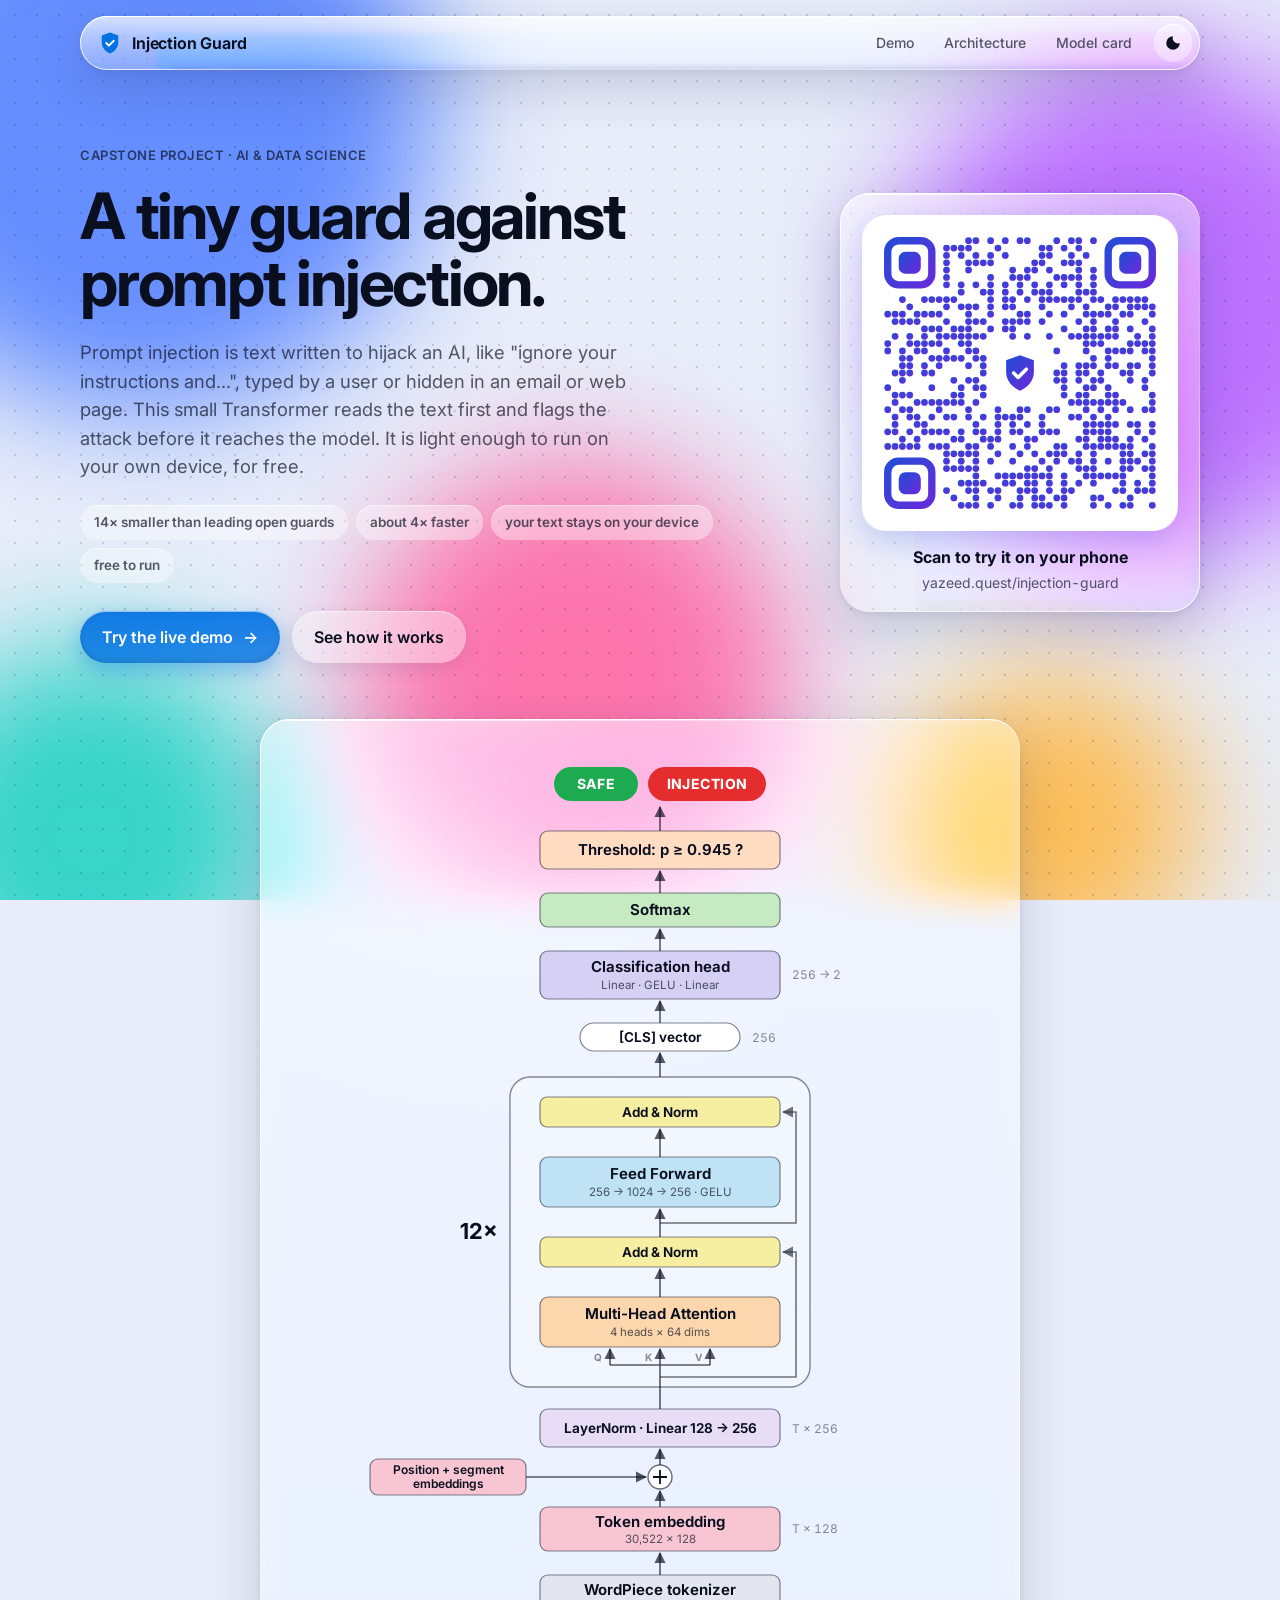
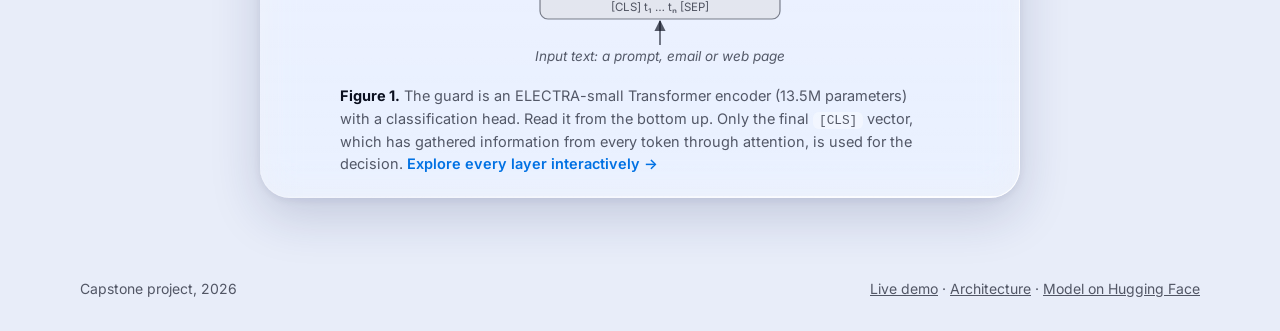
==== web/index.html @ b0515b99 "Tiny Injection Guard: capstone project files The Colab notebook (with run-2 outputs), both runs' res" ====
<!doctype html>
<html lang="en">
<head>
  <meta charset="utf-8">
  <meta name="viewport" content="width=device-width, initial-scale=1">
  <title>Injection Guard</title>
  <meta name="description" content="A 14-million-parameter Transformer that flags prompt injection before it reaches an AI. It runs in your browser.">
  <link rel="icon" href="data:image/svg+xml,%3Csvg xmlns='http://www.w3.org/2000/svg' viewBox='0 0 32 32'%3E%3Cpath d='M16 2l11 4v9c0 7-4.7 12.4-11 15C9.7 27.4 5 22 5 15V6z' fill='%230071e3'/%3E%3Cpath d='M11 16l3.5 3.5L21 13' stroke='white' stroke-width='2.6' fill='none' stroke-linecap='round' stroke-linejoin='round'/%3E%3C/svg%3E">
  <link rel="preconnect" href="https://fonts.googleapis.com">
  <link rel="preconnect" href="https://fonts.gstatic.com" crossorigin>
  <link href="https://fonts.googleapis.com/css2?family=Inter:wght@400;500;600;700&display=swap" rel="stylesheet">
  <link rel="stylesheet" href="style.css">
  <link rel="stylesheet" href="landing.css">
</head>
<body>
  <div class="backdrop" aria-hidden="true">
    <div class="blob b1"></div><div class="blob b2"></div><div class="blob b3"></div>
    <div class="blob b4"></div><div class="blob b5"></div>
    <div class="dots"></div>
  </div>
  <svg class="lg-filters" aria-hidden="true" width="0" height="0"><defs id="lg-defs"></defs></svg>

  <header class="nav glass" data-glass="soft">
    <a class="brand" href="./">
      <svg class="brand-mark" viewBox="0 0 32 32" aria-hidden="true"><path d="M16 2l11 4v9c0 7-4.7 12.4-11 15C9.7 27.4 5 22 5 15V6z"/><path class="check" d="M11 16l3.5 3.5L21 13"/></svg>
      <span>Injection Guard</span>
    </a>
    <nav aria-label="Pages">
      <a href="demo/">Demo</a>
      <a href="architecture/">Architecture</a>
      <a href="demo/#card">Model card</a>
    </nav>
    <button class="theme-toggle" id="theme" type="button" aria-label="Switch light or dark appearance">
      <svg viewBox="0 0 24 24" aria-hidden="true"><path d="M12 3a9 9 0 1 0 9 9 7 7 0 0 1-9-9z"/></svg>
    </button>
  </header>

  <main>
    <section class="landing">
      <div class="intro">
        <p class="eyebrow">Capstone project · AI &amp; Data Science</p>
        <h1>A tiny guard against prompt injection.</h1>
        <p class="lede">Prompt injection is text written to hijack an AI, like "ignore your instructions and…", typed by a user or hidden
          in an email or web page. This small Transformer reads the text first and flags the attack before it reaches the model.
          It is light enough to run on your own device, for free.</p>
        <ul class="chips-row" aria-label="Key facts">
          <li>14× smaller than leading open guards</li>
          <li>about 4× faster</li>
          <li>your text stays on your device</li>
          <li>free to run</li>
        </ul>
        <div class="cta-row">
          <a class="btn primary" href="demo/">Try the live demo <span aria-hidden="true">→</span></a>
          <a class="btn ghost" href="architecture/">See how it works</a>
        </div>
      </div>

      <figure class="glass panel qr-card" data-glass="strong">
        <img src="qr.svg" alt="QR code that opens www.yazeed.quest/injection-guard" width="300" height="300">
        <figcaption><b>Scan to try it on your phone</b><span>yazeed.quest/injection-guard</span></figcaption>
      </figure>
    </section>

    <section class="figure-section" aria-labelledby="fig-title">
      <figure class="glass panel paper-fig">
        <svg class="fig" viewBox="0 0 600 920" role="img" aria-labelledby="fig-title fig-desc">
          <title id="fig-title">Architecture of the injection guard</title>
          <desc id="fig-desc">Bottom to top: input text, WordPiece tokenizer, token embedding added to position and segment embeddings, LayerNorm and a
            projection from 128 to 256, then twelve encoder layers each made of multi-head attention, add and norm, feed forward, add and norm.
            The [CLS] vector goes to a classification head, a softmax and a threshold of 0.945, giving the verdict SAFE or INJECTION.</desc>
          <defs>
            <marker id="ah" viewBox="0 0 10 10" refX="9" refY="5" markerWidth="7" markerHeight="7" orient="auto-start-reverse">
              <path d="M0,0 L10,5 L0,10 z" class="ah"/>
            </marker>
          </defs>

          <!-- verdict -->
          <rect class="pill safe" x="214" y="20" width="84" height="34" rx="17"/><text class="pill-t" x="256" y="42">SAFE</text>
          <rect class="pill inj" x="308" y="20" width="118" height="34" rx="17"/><text class="pill-t" x="367" y="42">INJECTION</text>
          <line class="arr" x1="320" y1="84" x2="320" y2="60" marker-end="url(#ah)"/>

          <!-- decision -->
          <rect class="b thr" x="200" y="84" width="240" height="38" rx="8"/><text class="t" x="320" y="108">Threshold: p ≥ 0.945 ?</text>
          <line class="arr" x1="320" y1="146" x2="320" y2="124" marker-end="url(#ah)"/>
          <rect class="b soft" x="200" y="146" width="240" height="34" rx="8"/><text class="t" x="320" y="168">Softmax</text>
          <line class="arr" x1="320" y1="204" x2="320" y2="182" marker-end="url(#ah)"/>
          <rect class="b lin" x="200" y="204" width="240" height="48" rx="8"/><text class="t" x="320" y="225">Classification head</text>
          <text class="s" x="320" y="242">Linear · GELU · Linear</text>
          <text class="dim" x="452" y="232">256 → 2</text>
          <line class="arr" x1="320" y1="276" x2="320" y2="254" marker-end="url(#ah)"/>
          <rect class="b cls" x="240" y="276" width="160" height="28" rx="14"/><text class="t sm" x="320" y="295">[CLS] vector</text>
          <text class="dim" x="412" y="295">256</text>
          <line class="arr" x1="320" y1="330" x2="320" y2="306" marker-end="url(#ah)"/>

          <!-- encoder block -->
          <rect class="block" x="170" y="330" width="300" height="310" rx="20"/>
          <text class="nx" x="158" y="492">12×</text>
          <rect class="b an" x="200" y="350" width="240" height="30" rx="7"/><text class="t sm" x="320" y="370">Add &amp; Norm</text>
          <line class="arr" x1="320" y1="410" x2="320" y2="382" marker-end="url(#ah)"/>
          <rect class="b ffn" x="200" y="410" width="240" height="50" rx="8"/><text class="t" x="320" y="432">Feed Forward</text>
          <text class="s" x="320" y="449">256 → 1024 → 256 · GELU</text>
          <line class="arr" x1="320" y1="490" x2="320" y2="462" marker-end="url(#ah)"/>
          <rect class="b an" x="200" y="490" width="240" height="30" rx="7"/><text class="t sm" x="320" y="510">Add &amp; Norm</text>
          <line class="arr" x1="320" y1="550" x2="320" y2="522" marker-end="url(#ah)"/>
          <rect class="b mha" x="200" y="550" width="240" height="50" rx="8"/><text class="t" x="320" y="572">Multi-Head Attention</text>
          <text class="s" x="320" y="589">4 heads × 64 dims</text>
          <!-- input to attention, split into Q, K, V -->
          <path class="arr" d="M320,662 V618 M270,618 H370" />
          <line class="arr" x1="270" y1="618" x2="270" y2="602" marker-end="url(#ah)"/>
          <line class="arr" x1="320" y1="618" x2="320" y2="602" marker-end="url(#ah)"/>
          <line class="arr" x1="370" y1="618" x2="370" y2="602" marker-end="url(#ah)"/>
          <text class="qkv" x="262" y="614">Q</text><text class="qkv" x="312" y="614">K</text><text class="qkv" x="362" y="614">V</text>
          <!-- residual connections -->
          <path class="res" d="M320,630 H456 V505 H443" marker-end="url(#ah)"/>
          <path class="res" d="M320,476 H456 V365 H443" marker-end="url(#ah)"/>

          <!-- embeddings -->
          <rect class="b emb2" x="200" y="662" width="240" height="38" rx="8"/><text class="t sm" x="320" y="686">LayerNorm · Linear 128 → 256</text>
          <text class="dim" x="452" y="686">T × 256</text>
          <line class="arr" x1="320" y1="718" x2="320" y2="702" marker-end="url(#ah)"/>
          <circle class="plus" cx="320" cy="730" r="12"/><path class="plus-x" d="M313,730 H327 M320,723 V737"/>
          <rect class="b emb" x="30" y="712" width="156" height="36" rx="8"/>
          <text class="t xs" x="108" y="727">Position + segment</text><text class="t xs" x="108" y="741">embeddings</text>
          <line class="arr" x1="186" y1="730" x2="306" y2="730" marker-end="url(#ah)"/>
          <line class="arr" x1="320" y1="760" x2="320" y2="744" marker-end="url(#ah)"/>
          <rect class="b emb" x="200" y="760" width="240" height="44" rx="8"/><text class="t" x="320" y="780">Token embedding</text>
          <text class="s" x="320" y="796">30,522 × 128</text>
          <text class="dim" x="452" y="786">T × 128</text>
          <line class="arr" x1="320" y1="828" x2="320" y2="806" marker-end="url(#ah)"/>
          <rect class="b tok" x="200" y="828" width="240" height="44" rx="8"/><text class="t" x="320" y="848">WordPiece tokenizer</text>
          <text class="s" x="320" y="864">[CLS] t₁ … tₙ [SEP]</text>
          <line class="arr" x1="320" y1="898" x2="320" y2="874" marker-end="url(#ah)"/>
          <text class="in" x="320" y="914">Input text: a prompt, email or web page</text>
        </svg>
        <figcaption><b>Figure 1.</b> The guard is an ELECTRA-small Transformer encoder (13.5M parameters) with a classification head.
          Read it from the bottom up. Only the final <code>[CLS]</code> vector, which has gathered information from every token through
          attention, is used for the decision. <a href="architecture/">Explore every layer interactively →</a></figcaption>
      </figure>
    </section>
  </main>

  <footer class="footer">
    <span>Capstone project, 2026</span>
    <span><a href="demo/">Live demo</a> · <a href="architecture/">Architecture</a> · <a href="https://huggingface.co/yzdvai/tiny-injection-guard" target="_blank" rel="noopener">Model on Hugging Face</a></span>
  </footer>

  <script type="module">
    import { initTheme, initGlass } from "./glass.js";
    initTheme(document.querySelector("#theme"));
    initGlass();
  </script>
</body>
</html>
---- web/style.css ----
/* ===== Tokens ===== */
:root {
  --bg: #e8edf9;
  --ink: #0a0f1f;
  --ink-2: rgba(10, 15, 31, 0.68);
  --ink-3: rgba(10, 15, 31, 0.48);
  --glass-top: rgba(255, 255, 255, 0.46);
  --glass-bottom: rgba(255, 255, 255, 0.22);
  --glass-inset: rgba(255, 255, 255, 0.38);
  --nav-top: rgba(255, 255, 255, 0.66);
  --rim-hi: rgba(255, 255, 255, 0.95);
  --rim-lo: rgba(255, 255, 255, 0.18);
  --sheen: rgba(255, 255, 255, 0.55);
  --shadow: 0 18px 50px rgba(28, 38, 94, 0.18), 0 2px 10px rgba(28, 38, 94, 0.08);
  --dots: rgba(20, 28, 64, 0.16);
  --accent: 0 113 227;
  --safe: 30 170 80;
  --danger: 230 45 45;
  --idle: 120 128 150;
  --blob-1: #4d7cff; --blob-2: #b45cff; --blob-3: #ff5f9e; --blob-4: #18d0c0; --blob-5: #ffb53d;
  --r-xl: 30px;
  --r-lg: 22px;
  --spring: cubic-bezier(0.34, 1.4, 0.64, 1);
  --ease: cubic-bezier(0.22, 1, 0.36, 1);
  --font: -apple-system, BlinkMacSystemFont, "SF Pro Display", "Inter", "Segoe UI", system-ui, sans-serif;
  color-scheme: light;
}
@media (prefers-color-scheme: dark) {
  :root:not([data-theme="light"]) {
    --bg: #070a17;
    --ink: #f3f5ff;
    --ink-2: rgba(243, 245, 255, 0.74);
    --ink-3: rgba(243, 245, 255, 0.52);
    --glass-top: rgba(46, 54, 92, 0.42);
    --glass-bottom: rgba(20, 24, 46, 0.30);
    --glass-inset: rgba(8, 10, 24, 0.34);
    --nav-top: rgba(36, 42, 72, 0.7);
    --rim-hi: rgba(255, 255, 255, 0.55);
    --rim-lo: rgba(255, 255, 255, 0.06);
    --sheen: rgba(255, 255, 255, 0.16);
    --shadow: 0 18px 50px rgba(0, 0, 0, 0.45), 0 2px 10px rgba(0, 0, 0, 0.3);
    --dots: rgba(220, 228, 255, 0.10);
    --accent: 64 156 255;
    --safe: 52 211 110;
    --danger: 255 90 90;
    --idle: 160 168 196;
    --blob-1: #2f5bff; --blob-2: #8a3dff; --blob-3: #e8337f; --blob-4: #0fae9f; --blob-5: #e48a12;
    color-scheme: dark;
  }
}
:root[data-theme="dark"] {
  --bg: #070a17;
  --ink: #f3f5ff;
  --ink-2: rgba(243, 245, 255, 0.74);
  --ink-3: rgba(243, 245, 255, 0.52);
  --glass-top: rgba(46, 54, 92, 0.42);
  --glass-bottom: rgba(20, 24, 46, 0.30);
  --glass-inset: rgba(8, 10, 24, 0.34);
  --nav-top: rgba(36, 42, 72, 0.7);
  --rim-hi: rgba(255, 255, 255, 0.55);
  --rim-lo: rgba(255, 255, 255, 0.06);
  --sheen: rgba(255, 255, 255, 0.16);
  --shadow: 0 18px 50px rgba(0, 0, 0, 0.45), 0 2px 10px rgba(0, 0, 0, 0.3);
  --dots: rgba(220, 228, 255, 0.10);
  --accent: 64 156 255;
  --safe: 52 211 110;
  --danger: 255 90 90;
  --idle: 160 168 196;
  --blob-1: #2f5bff; --blob-2: #8a3dff; --blob-3: #e8337f; --blob-4: #0fae9f; --blob-5: #e48a12;
  color-scheme: dark;
}

/* ===== Base ===== */
*, *::before, *::after { box-sizing: border-box; }
html { scroll-behavior: smooth; scroll-padding-top: 96px; }
body {
  margin: 0;
  min-height: 100vh;
  background: var(--bg);
  color: var(--ink);
  font-family: var(--font);
  font-size: 16px;
  line-height: 1.55;
  -webkit-font-smoothing: antialiased;
  overflow-x: hidden;
}
a { color: inherit; }
h1, h2, h3 { margin: 0; letter-spacing: -0.025em; }
p { margin: 0; }
button { font: inherit; color: inherit; cursor: pointer; }
.lg-filters { position: absolute; width: 0; height: 0; }

/* ===== Backdrop: colour + detail for the glass to bend ===== */
.backdrop { position: fixed; inset: 0; z-index: -1; overflow: hidden; }
.blob { position: absolute; border-radius: 50%; filter: blur(60px); opacity: 0.85; will-change: transform; }
.b1 { width: 46vmax; height: 46vmax; left: -12vmax; top: -14vmax; background: var(--blob-1); animation: drift1 26s var(--ease) infinite alternate; }
.b2 { width: 40vmax; height: 40vmax; right: -10vmax; top: 4vmax; background: var(--blob-2); animation: drift2 31s var(--ease) infinite alternate; }
.b3 { width: 34vmax; height: 34vmax; left: 28vmax; top: 36vmax; background: var(--blob-3); animation: drift3 24s var(--ease) infinite alternate; }
.b4 { width: 30vmax; height: 30vmax; left: -8vmax; bottom: -10vmax; background: var(--blob-4); animation: drift2 29s var(--ease) infinite alternate-reverse; }
.b5 { width: 24vmax; height: 24vmax; right: 6vmax; bottom: -6vmax; background: var(--blob-5); animation: drift1 33s var(--ease) infinite alternate-reverse; }
.dots {
  position: absolute; inset: -40px;
  background-image: radial-gradient(var(--dots) 1.2px, transparent 1.6px);
  background-size: 22px 22px;
}
@keyframes drift1 { to { transform: translate(8vmax, 6vmax) scale(1.08); } }
@keyframes drift2 { to { transform: translate(-7vmax, 9vmax) scale(0.94); } }
@keyframes drift3 { to { transform: translate(6vmax, -8vmax) scale(1.1); } }

/* ===== Glass material ===== */
.glass {
  position: relative;
  isolation: isolate;
  background: linear-gradient(180deg, var(--glass-top), var(--glass-bottom));
  -webkit-backdrop-filter: blur(18px) saturate(185%);
  backdrop-filter: blur(18px) saturate(185%);
  box-shadow: var(--shadow),
    inset 0 1px 0 var(--rim-hi),
    inset 0 -1px 1px var(--rim-lo),
    inset 0 0 22px rgba(255, 255, 255, 0.06);
  border-radius: var(--r-xl);
  --mx: 30%; --my: 0%;
}
/* bright rim, strongest at the top-left and bottom-right like light catching a curved edge */
.glass::before {
  content: "";
  position: absolute; inset: 0;
  border-radius: inherit;
  padding: 1.2px;
  background: linear-gradient(135deg, var(--rim-hi), var(--rim-lo) 32%, transparent 50%, var(--rim-lo) 68%, var(--rim-hi));
  -webkit-mask: linear-gradient(#000 0 0) content-box, linear-gradient(#000 0 0);
  -webkit-mask-composite: xor;
  mask-composite: exclude;
  pointer-events: none;
  z-index: 2;
}
/* specular sheen that follows the pointer */
.glass::after {
  content: "";
  position: absolute; inset: 0;
  border-radius: inherit;
  background: radial-gradient(120% 90% at var(--mx) var(--my), var(--sheen), transparent 45%);
  opacity: 0.55;
  mix-blend-mode: soft-light;
  pointer-events: none;
  transition: opacity 0.4s var(--ease);
  z-index: 0;
}
.glass:hover::after { opacity: 0.9; }
.glass > * { position: relative; z-index: 1; }

/* ===== Nav ===== */
.nav {
  position: sticky; top: 16px; z-index: 10;
  display: flex; align-items: center; gap: 8px;
  width: min(1120px, calc(100% - 32px));
  margin: 16px auto 0;
  padding: 8px 8px 8px 18px;
  border-radius: 999px;
  background: linear-gradient(180deg, var(--nav-top), var(--glass-bottom));
}
.brand { display: flex; align-items: center; gap: 10px; font-weight: 650; text-decoration: none; letter-spacing: -0.01em; }
.brand-mark { width: 24px; height: 24px; }
.brand-mark path:first-child { fill: rgb(var(--accent)); }
.brand-mark .check { fill: none; stroke: #fff; stroke-width: 2.6; stroke-linecap: round; stroke-linejoin: round; }
.nav nav { display: flex; gap: 2px; margin-left: auto; }
.nav nav a {
  text-decoration: none; font-size: 14px; font-weight: 500; color: var(--ink-2);
  padding: 8px 14px; border-radius: 999px;
  transition: background 0.25s var(--ease), color 0.25s var(--ease);
}
.nav nav a:hover { background: var(--glass-inset); color: var(--ink); }
.theme-toggle {
  width: 38px; height: 38px; border-radius: 50%; border: 0; display: grid; place-items: center;
  background: var(--glass-inset);
  box-shadow: inset 0 1px 0 var(--rim-hi);
  transition: transform 0.35s var(--spring);
}
.theme-toggle:hover { transform: rotate(-18deg) scale(1.06); }
.theme-toggle svg { width: 18px; height: 18px; fill: var(--ink); }

/* ===== Layout ===== */
main { width: min(1120px, calc(100% - 32px)); margin: 0 auto; }
.hero { padding: 72px 0 40px; text-align: center; }
.eyebrow {
  display: inline-block; font-size: 13px; font-weight: 600; letter-spacing: 0.04em; text-transform: uppercase;
  color: var(--ink-2); margin-bottom: 18px;
}
h1 { font-size: clamp(2.2rem, 5.4vw, 4.2rem); line-height: 1.04; font-weight: 700; letter-spacing: -0.035em; }
.lede { max-width: 640px; margin: 22px auto 0; font-size: clamp(1rem, 1.6vw, 1.15rem); color: var(--ink-2); }
.stats { display: grid; grid-template-columns: repeat(3, minmax(0, 1fr)); gap: 14px; max-width: 760px; margin: 40px auto 0; }
.tile { padding: 18px 16px; border-radius: var(--r-lg); display: flex; flex-direction: column; align-items: center; gap: 2px; }
.stat { font-size: clamp(1.4rem, 3vw, 2rem); font-weight: 700; letter-spacing: -0.03em; font-variant-numeric: tabular-nums; }
.stat-label { font-size: 13px; color: var(--ink-2); text-align: center; line-height: 1.35; }

/* ===== Demo ===== */
.demo { display: grid; grid-template-columns: minmax(0, 1.35fr) minmax(0, 1fr); gap: 18px; align-items: stretch; padding: 8px 0 24px; }
.panel { padding: 24px; }
.panel-title { display: block; font-size: 13px; font-weight: 600; letter-spacing: 0.04em; text-transform: uppercase; color: var(--ink-2); margin-bottom: 12px; }
textarea {
  width: 100%; min-height: 190px; resize: vertical;
  padding: 16px 18px;
  border: 0; outline: none;
  border-radius: 18px;
  background: var(--glass-inset);
  box-shadow: inset 0 2px 6px rgba(10, 15, 40, 0.12), inset 0 0 0 1px rgba(255, 255, 255, 0.25);
  color: var(--ink);
  font: 15px/1.55 var(--font);
  transition: box-shadow 0.3s var(--ease);
}
textarea::placeholder { color: var(--ink-3); }
textarea:focus { box-shadow: inset 0 2px 6px rgba(10, 15, 40, 0.12), 0 0 0 3px rgb(var(--accent) / 0.45); }
.input-row { display: flex; align-items: center; justify-content: space-between; gap: 12px; margin-top: 14px; }
.hint { font-size: 13px; color: var(--ink-3); font-variant-numeric: tabular-nums; }

.btn {
  display: inline-flex; align-items: center; gap: 10px;
  border: 0; border-radius: 999px; padding: 12px 20px;
  font-weight: 600; font-size: 15px;
  transition: transform 0.4s var(--spring), box-shadow 0.3s var(--ease), filter 0.3s var(--ease);
}
.btn.primary {
  color: #fff;
  background: linear-gradient(180deg, rgb(var(--accent) / 0.92), rgb(var(--accent) / 0.78));
  box-shadow: 0 8px 22px rgb(var(--accent) / 0.38), inset 0 1px 0 rgba(255, 255, 255, 0.55), inset 0 -2px 6px rgba(0, 0, 0, 0.12);
}
.btn:hover { transform: translateY(-1px) scale(1.02); }
.btn:active { transform: scale(0.96); transition-duration: 0.12s; }
.btn:focus-visible, .chip:focus-visible, .seg button:focus-visible, .theme-toggle:focus-visible, .nav a:focus-visible {
  outline: 3px solid rgb(var(--accent) / 0.6); outline-offset: 2px;
}
.btn[disabled] { filter: saturate(0.4) opacity(0.7); pointer-events: none; }
kbd { font: 600 11px var(--font); padding: 2px 7px; border-radius: 6px; background: rgba(255, 255, 255, 0.22); }

.examples { margin-top: 22px; }
.seg { display: inline-grid; grid-auto-flow: column; grid-auto-columns: 1fr; padding: 4px; border-radius: 999px; max-width: 100%; }
.seg button {
  border: 0; background: transparent; padding: 8px 14px; border-radius: 999px;
  font-size: 13.5px; font-weight: 550; color: var(--ink-2); white-space: nowrap;
  transition: color 0.3s var(--ease);
}
.seg button[aria-selected="true"] { color: var(--ink); }
.seg-thumb {
  position: absolute; top: 4px; bottom: 4px; left: 4px; width: 0;
  border-radius: 999px;
  background: linear-gradient(180deg, rgba(255, 255, 255, 0.75), rgba(255, 255, 255, 0.45));
  box-shadow: 0 4px 14px rgba(20, 30, 80, 0.16), inset 0 1px 0 #fff;
  transition: transform 0.55s var(--spring), width 0.55s var(--spring);
  z-index: 0;
}
:root[data-theme="dark"] .seg-thumb { background: linear-gradient(180deg, rgba(255, 255, 255, 0.24), rgba(255, 255, 255, 0.1)); box-shadow: 0 4px 14px rgba(0, 0, 0, 0.3), inset 0 1px 0 rgba(255, 255, 255, 0.35); }
@media (prefers-color-scheme: dark) { :root:not([data-theme="light"]) .seg-thumb { background: linear-gradient(180deg, rgba(255, 255, 255, 0.24), rgba(255, 255, 255, 0.1)); box-shadow: 0 4px 14px rgba(0, 0, 0, 0.3), inset 0 1px 0 rgba(255, 255, 255, 0.35); } }
.seg button { position: relative; z-index: 1; }
.chips { display: flex; flex-direction: column; gap: 8px; margin-top: 14px; }
.chip {
  text-align: left; border: 0;
  padding: 11px 14px; border-radius: 16px;
  background: var(--glass-inset);
  box-shadow: inset 0 1px 0 rgba(255, 255, 255, 0.35);
  font-size: 14px; color: var(--ink);
  display: flex; gap: 10px; align-items: baseline;
  transition: transform 0.4s var(--spring), background 0.25s var(--ease);
  animation: chip-in 0.5s var(--spring) both;
}
.chip:hover { transform: translateX(4px); background: rgba(255, 255, 255, 0.5); }
:root[data-theme="dark"] .chip:hover { background: rgba(255, 255, 255, 0.12); }
@media (prefers-color-scheme: dark) { :root:not([data-theme="light"]) .chip:hover { background: rgba(255, 255, 255, 0.12); } }
.chip .tag { flex: none; font-size: 11px; font-weight: 650; text-transform: uppercase; letter-spacing: 0.04em; color: var(--ink-3); width: 78px; white-space: nowrap; }
.chip .txt { overflow: hidden; text-overflow: ellipsis; white-space: nowrap; min-width: 0; }
@keyframes chip-in { from { opacity: 0; transform: translateY(6px) scale(0.98); } }

/* ===== Result ===== */
.result { --tint: var(--idle); display: flex; flex-direction: column; gap: 18px; transition: box-shadow 0.6s var(--ease); }
.result[data-state="safe"] { --tint: var(--safe); }
.result[data-state="injection"] { --tint: var(--danger); }
.result { background: linear-gradient(180deg, rgb(var(--tint) / 0.16), rgb(var(--tint) / 0.04)), linear-gradient(180deg, var(--glass-top), var(--glass-bottom)); }
.result[data-state="injection"] { box-shadow: 0 18px 60px rgb(var(--danger) / 0.32), inset 0 1px 0 var(--rim-hi), inset 0 -1px 1px var(--rim-lo); }
.result[data-state="safe"] { box-shadow: 0 18px 60px rgb(var(--safe) / 0.26), inset 0 1px 0 var(--rim-hi), inset 0 -1px 1px var(--rim-lo); }
.verdict { display: flex; align-items: center; gap: 14px; }
.verdict-icon {
  width: 52px; height: 52px; border-radius: 50%; display: grid; place-items: center; flex: none;
  background: rgb(var(--tint) / 0.9);
  box-shadow: 0 8px 20px rgb(var(--tint) / 0.4), inset 0 1px 0 rgba(255, 255, 255, 0.6);
  transition: background 0.5s var(--ease), box-shadow 0.5s var(--ease), transform 0.6s var(--spring);
}
.verdict-icon svg { width: 26px; height: 26px; fill: none; stroke: #fff; stroke-width: 2.8; stroke-linecap: round; stroke-linejoin: round; grid-area: 1 / 1; opacity: 0; transform: scale(0.5); transition: opacity 0.3s, transform 0.5s var(--spring); }
.verdict-icon .i-idle { stroke-width: 2.4; }
.result[data-state="idle"] .i-idle, .result[data-state="loading"] .i-idle,
.result[data-state="safe"] .i-safe, .result[data-state="injection"] .i-inj { opacity: 1; transform: none; }
.result[data-state="loading"] .verdict-icon { animation: pulse 1s var(--ease) infinite; }
@keyframes pulse { 50% { transform: scale(0.88); } }
.result.pop .verdict-icon { animation: pop 0.6s var(--spring); }
@keyframes pop { 0% { transform: scale(0.6); } }
.verdict-text { font-size: clamp(1.8rem, 3.6vw, 2.5rem); font-weight: 750; letter-spacing: -0.03em; color: var(--ink); }
.result[data-state="safe"] .verdict-text { color: rgb(var(--safe)); }
.result[data-state="injection"] .verdict-text { color: rgb(var(--danger)); }
:root:not([data-theme="dark"]) .result[data-state="safe"] .verdict-text { color: #127a3a; }
:root:not([data-theme="dark"]) .result[data-state="injection"] .verdict-text { color: #c21f1f; }
@media (prefers-color-scheme: dark) {
  :root:not([data-theme="light"]) .result[data-state="safe"] .verdict-text { color: rgb(var(--safe)); }
  :root:not([data-theme="light"]) .result[data-state="injection"] .verdict-text { color: rgb(var(--danger)); }
}
.verdict-sub { color: var(--ink-2); font-size: 15px; min-height: 3.1em; }

.gauge { margin-top: auto; }
.track {
  position: relative; height: 14px; border-radius: 999px;
  background: var(--glass-inset);
  box-shadow: inset 0 2px 5px rgba(10, 15, 40, 0.16), inset 0 0 0 1px rgba(255, 255, 255, 0.2);
}
.fill {
  position: absolute; left: 0; top: 0; bottom: 0; width: 0; min-width: 14px;
  border-radius: 999px;
  background: linear-gradient(90deg, rgb(var(--safe)), #f2c230 70%, rgb(var(--danger)));
  background-size: var(--track-w, 400px) 100%;
  box-shadow: inset 0 1px 0 rgba(255, 255, 255, 0.6), 0 2px 8px rgba(0, 0, 0, 0.12);
  transition: width 0.9s var(--spring);
  opacity: 0;
}
.result:not([data-state="idle"]) .fill { opacity: 1; }
.tick { position: absolute; top: -8px; bottom: -8px; width: 2px; left: 95%; background: var(--ink); border-radius: 2px; opacity: 0.75; }
.tick span {
  position: absolute; bottom: calc(100% + 4px); right: -2px; white-space: nowrap;
  font-size: 11.5px; font-weight: 600; color: var(--ink-2);
}
.scale { display: flex; justify-content: space-between; font-size: 12px; color: var(--ink-3); margin-top: 10px; }
.facts { display: grid; grid-template-columns: repeat(3, 1fr); gap: 10px; margin: 0; }
.facts div { padding: 12px 14px; border-radius: 16px; background: var(--glass-inset); box-shadow: inset 0 1px 0 rgba(255, 255, 255, 0.3); }
.facts dt { font-size: 12px; color: var(--ink-3); font-weight: 600; text-transform: uppercase; letter-spacing: 0.04em; }
.facts dd { margin: 2px 0 0; font-size: 19px; font-weight: 650; font-variant-numeric: tabular-nums; letter-spacing: -0.02em; }

/* ===== Sections ===== */
.section { padding: 64px 0 8px; }
.section-head { margin-bottom: 22px; }
h2 { font-size: clamp(1.7rem, 3.4vw, 2.4rem); font-weight: 700; }
.section-head p { color: var(--ink-2); margin-top: 8px; max-width: 640px; }
.arch-cta { margin-top: 18px; text-decoration: none; }

.table-panel { padding: 8px 8px 18px; }
.table-scroll { overflow-x: auto; border-radius: 22px; }
table { width: 100%; border-collapse: collapse; font-size: 14px; min-width: 760px; }
th, td { padding: 12px 10px; text-align: left; white-space: nowrap; }
thead th { font-size: 12px; font-weight: 650; text-transform: uppercase; letter-spacing: 0.04em; color: var(--ink-3); }
thead .group-row th[colspan] { text-align: center; color: var(--ink-2); padding-bottom: 2px; }
tbody tr { border-top: 1px solid rgba(255, 255, 255, 0.28); transition: background 0.25s var(--ease); }
:root[data-theme="dark"] tbody tr { border-top-color: rgba(255, 255, 255, 0.07); }
tbody tr:hover { background: rgba(255, 255, 255, 0.16); }
tbody tr.shipped { background: rgb(var(--accent) / 0.12); }
td.num, th.num { text-align: right; font-variant-numeric: tabular-nums; }
.model-name { display: block; font-weight: 650; }
.kind { display: inline-block; margin-top: 4px; font-size: 11px; font-weight: 650; padding: 2px 8px; border-radius: 999px; background: var(--glass-inset); color: var(--ink-2); text-transform: uppercase; letter-spacing: 0.03em; }
tr.shipped .kind { background: rgb(var(--accent) / 0.9); color: #fff; }
.pct { display: flex; align-items: center; gap: 6px; font-variant-numeric: tabular-nums; min-width: 78px; }
.pct .bar { flex: 1; height: 6px; border-radius: 999px; background: var(--glass-inset); overflow: hidden; min-width: 28px; }
.pct .bar i { display: block; height: 100%; border-radius: inherit; }
.pct.up .bar i { background: rgb(var(--safe)); }
.pct.down .bar i { background: rgb(var(--danger)); }
.pct span { width: 38px; text-align: right; font-weight: 550; }
.footnote { font-size: 12.5px; color: var(--ink-3); padding: 12px 16px 0; line-height: 1.5; }

/* Model card: size and speed, false alarms, full evaluation */
.size-table { min-width: 720px; }
.size-table td { vertical-align: middle; }
.sz { display: flex; align-items: center; gap: 8px; min-width: 120px; font-variant-numeric: tabular-nums; }
.sz .bar { flex: 1; height: 8px; border-radius: 999px; background: var(--glass-inset); overflow: hidden; min-width: 50px; }
.sz .bar i { display: block; height: 100%; border-radius: inherit; background: rgb(var(--idle) / 0.75); }
.sz.mine .bar i { background: rgb(var(--safe)); }
.sz span { min-width: 56px; text-align: right; font-weight: 600; }
.sz.mine span { color: rgb(var(--safe)); }
:root:not([data-theme="dark"]) .sz.mine span { color: #127a3a; }
@media (prefers-color-scheme: dark) { :root:not([data-theme="light"]) .sz.mine span { color: rgb(var(--safe)); } }
.yn { display: inline-block; padding: 4px 10px; border-radius: 999px; font-size: 12.5px; font-weight: 650; background: var(--glass-inset); color: var(--ink-2); }
.yn.yes { background: rgb(var(--safe) / 0.16); color: rgb(var(--safe)); }
:root:not([data-theme="dark"]) .yn.yes { color: #127a3a; }
@media (prefers-color-scheme: dark) { :root:not([data-theme="light"]) .yn.yes { color: rgb(var(--safe)); } }
.fa-panel { margin-top: 18px; padding: 22px 24px; }
.fa-head { display: flex; justify-content: space-between; align-items: baseline; gap: 12px; flex-wrap: wrap; }
.fa-head h3 { font-size: 17px; }
.fa-head span { font-size: 12.5px; color: var(--ink-3); font-weight: 600; text-transform: uppercase; letter-spacing: 0.04em; }
.fa-sub { font-size: 14px; color: var(--ink-2); margin-top: 4px; }
.fa-bars { display: grid; gap: 10px; margin-top: 16px; }
.fa { display: grid; grid-template-columns: minmax(120px, 0.6fr) minmax(0, 2fr) 52px; gap: 12px; align-items: center; }
.fa-name { font-weight: 600; font-size: 14.5px; }
.fa-track { height: 14px; border-radius: 999px; background: var(--glass-inset); overflow: hidden; }
.fa-track i { display: block; height: 100%; border-radius: inherit; background: rgb(var(--danger) / 0.75); transition: width 0.9s var(--spring); }
.fa.mine .fa-track i { background: rgb(var(--safe)); }
.fa b { text-align: right; font-size: 16px; font-variant-numeric: tabular-nums; }
.fa.mine b, .fa.mine .fa-name { color: #127a3a; }
:root[data-theme="dark"] .fa.mine b, :root[data-theme="dark"] .fa.mine .fa-name { color: rgb(var(--safe)); }
@media (prefers-color-scheme: dark) { :root:not([data-theme="light"]) .fa.mine b, :root:not([data-theme="light"]) .fa.mine .fa-name { color: rgb(var(--safe)); } }
.full-eval { margin-top: 18px; padding: 0; }
.full-eval summary {
  list-style: none; cursor: pointer; padding: 16px 22px; display: flex; align-items: baseline; gap: 12px; border-radius: var(--r-xl);
}
.full-eval summary::-webkit-details-marker { display: none; }
.full-eval summary b { font-size: 16px; }
.full-eval summary span { font-size: 13px; color: var(--ink-3); }
.full-eval summary::after { content: "›"; margin-left: auto; font-size: 22px; color: var(--ink-3); transition: transform 0.35s var(--spring); }
.full-eval[open] summary::after { transform: rotate(90deg); }
.full-eval summary:focus-visible { outline: 3px solid rgb(var(--accent) / 0.6); outline-offset: 2px; }
.full-eval .table-scroll { margin: 0 8px; }
.full-eval .footnote { padding: 12px 22px 20px; }
@media (max-width: 640px) {
  .fa { grid-template-columns: minmax(0, 1fr) 46px; }
  .fa-track { grid-column: 1 / -1; grid-row: 2; }
}

.notes { display: grid; grid-template-columns: repeat(3, minmax(0, 1fr)); gap: 16px; margin-top: 18px; }
.note h3 { font-size: 17px; display: flex; align-items: center; gap: 10px; margin-bottom: 8px; }
.note p { color: var(--ink-2); font-size: 15px; }
.note strong { color: var(--ink); }
.dot { width: 10px; height: 10px; border-radius: 50%; box-shadow: 0 0 0 4px rgba(255, 255, 255, 0.25); }
.dot.good { background: rgb(var(--safe)); } .dot.bad { background: rgb(var(--danger)); } .dot.info { background: rgb(var(--accent)); }

.steps { list-style: none; padding: 0; margin: 0; display: grid; grid-template-columns: repeat(3, minmax(0, 1fr)); gap: 16px; }
.step-n {
  display: grid; place-items: center; width: 36px; height: 36px; border-radius: 50%; margin-bottom: 14px;
  font-weight: 700; color: #fff; background: rgb(var(--accent) / 0.9);
  box-shadow: 0 6px 16px rgb(var(--accent) / 0.35), inset 0 1px 0 rgba(255, 255, 255, 0.5);
}
.step h3 { font-size: 18px; margin-bottom: 8px; }
.step p { color: var(--ink-2); font-size: 15px; }

.footer {
  width: min(1120px, calc(100% - 32px)); margin: 72px auto 32px;
  display: flex; justify-content: space-between; gap: 16px; flex-wrap: wrap;
  font-size: 14px; color: var(--ink-2);
}

/* ===== Responsive ===== */
@media (max-width: 900px) {
  .demo { grid-template-columns: minmax(0, 1fr); }
  .notes, .steps { grid-template-columns: minmax(0, 1fr); }
}
@media (max-width: 640px) {
  .nav nav { display: none; }
  .nav .theme-toggle { margin-left: auto; }
  .hero { padding: 48px 0 28px; }
  .stats { grid-template-columns: 1fr; }
  .panel { padding: 18px; }
  .seg { display: grid; width: 100%; }
  .seg button { padding: 8px 6px; font-size: 12.5px; white-space: normal; line-height: 1.2; }
  .chip .tag { display: none; }
  .facts dd { font-size: 16px; }
  kbd { display: none; }
}

/* ===== Accessibility ===== */
@media (prefers-reduced-motion: reduce) {
  .blob { animation: none; }
  *, *::before, *::after { transition-duration: 0.01ms !important; animation-duration: 0.01ms !important; }
}
@media (prefers-reduced-transparency: reduce) {
  .glass { background: var(--bg); -webkit-backdrop-filter: none; backdrop-filter: none; }
}
---- web/landing.css ----
/* Landing page: intro, QR card and the paper-style architecture figure (tokens and glass come from style.css) */
code { font-family: ui-monospace, SFMono-Regular, Menlo, monospace; font-size: 0.88em; padding: 1px 6px; border-radius: 6px; background: var(--glass-inset); }

.landing {
  display: grid; grid-template-columns: minmax(0, 1.25fr) minmax(0, 0.75fr); gap: 40px; align-items: center;
  padding: 72px 0 32px;
}
.intro h1 { font-size: clamp(2.3rem, 5vw, 4rem); line-height: 1.04; }
.intro .lede { margin: 22px 0 0; max-width: 560px; }
.chips-row { list-style: none; padding: 0; margin: 24px 0 0; display: flex; flex-wrap: wrap; gap: 8px; }
.chips-row li {
  padding: 7px 14px; border-radius: 999px; font-size: 13.5px; font-weight: 600; color: var(--ink-2);
  background: var(--glass-inset); box-shadow: inset 0 1px 0 rgba(255, 255, 255, 0.45);
}
.cta-row { display: flex; flex-wrap: wrap; gap: 12px; margin-top: 28px; }
.cta-row .btn { text-decoration: none; padding: 14px 22px; font-size: 16px; }
.btn.ghost { color: var(--ink); background: var(--glass-inset); box-shadow: inset 0 1px 0 rgba(255, 255, 255, 0.5), 0 6px 18px rgba(20, 30, 80, 0.1); }

.qr-card { margin: 0; padding: 22px 22px 18px; display: flex; flex-direction: column; align-items: center; gap: 14px; justify-self: end; width: min(100%, 360px); }
.qr-card img { width: 100%; height: auto; display: block; border-radius: 22px; box-shadow: 0 10px 30px rgba(29, 78, 216, 0.22); }
.qr-card figcaption { text-align: center; display: grid; gap: 2px; }
.qr-card figcaption b { font-size: 16px; }
.qr-card figcaption span { font-size: 14px; color: var(--ink-2); font-variant-numeric: tabular-nums; }

/* Paper-style figure */
.figure-section { padding: 24px 0 8px; }
.paper-fig { margin: 0 auto; max-width: 760px; padding: 28px 28px 22px; }
.fig { width: 100%; max-width: 600px; height: auto; display: block; margin: 0 auto; }
.fig text { font-family: var(--font); text-anchor: middle; }
.fig .b { stroke: rgba(10, 15, 31, 0.5); stroke-width: 1.2; }
.fig .t { font-size: 15px; font-weight: 650; fill: #0a0f1f; }
.fig .t.sm { font-size: 13.5px; }
.fig .t.xs { font-size: 12px; font-weight: 600; }
.fig .s { font-size: 11.5px; fill: rgba(10, 15, 31, 0.68); }
.fig .dim { font-size: 12px; fill: var(--ink-3); text-anchor: start; font-variant-numeric: tabular-nums; }
.fig .nx { font-size: 22px; font-weight: 700; fill: var(--ink); text-anchor: end; }
.fig .in { font-size: 13.5px; font-style: italic; fill: var(--ink-2); }
.fig .qkv { font-size: 10px; font-weight: 700; fill: var(--ink-3); text-anchor: end; }
.fig .arr, .fig .res { stroke: var(--ink-2); stroke-width: 1.6; fill: none; }
.fig .res { stroke-dasharray: none; opacity: 0.85; }
.fig .ah { fill: var(--ink-2); }
.fig .block { fill: rgba(255, 255, 255, 0.28); stroke: var(--ink-3); stroke-width: 1.4; }
.fig .mha { fill: #fcd6ac; } .fig .an { fill: #f6efa2; } .fig .ffn { fill: #bfe2f4; }
.fig .emb { fill: #f8c6d2; } .fig .emb2 { fill: #e7ddf7; } .fig .tok { fill: #e3e6ef; }
.fig .lin { fill: #d6d0f5; } .fig .soft { fill: #c6eac2; } .fig .thr { fill: #ffdcc2; }
.fig .cls { fill: #ffffff; }
.fig .plus { fill: #ffffff; stroke: rgba(10, 15, 31, 0.6); stroke-width: 1.4; }
.fig .plus-x { stroke: #0a0f1f; stroke-width: 1.8; }
.fig .pill.safe { fill: rgb(var(--safe)); } .fig .pill.inj { fill: rgb(var(--danger)); }
.fig .pill-t { font-size: 14px; font-weight: 750; fill: #fff; letter-spacing: 0.03em; }
.paper-fig figcaption { margin: 18px auto 0; max-width: 600px; font-size: 14.5px; color: var(--ink-2); line-height: 1.55; }
.paper-fig figcaption b { color: var(--ink); }
.paper-fig figcaption a { font-weight: 600; color: rgb(var(--accent)); text-decoration: none; white-space: nowrap; }
:root[data-theme="dark"] .fig .block { fill: rgba(255, 255, 255, 0.04); }
@media (prefers-color-scheme: dark) { :root:not([data-theme="light"]) .fig .block { fill: rgba(255, 255, 255, 0.04); } }

@media (max-width: 900px) {
  .landing { grid-template-columns: minmax(0, 1fr); gap: 28px; text-align: center; padding-top: 52px; }
  .intro .lede { margin-left: auto; margin-right: auto; }
  .chips-row, .cta-row { justify-content: center; }
  .qr-card { justify-self: center; }
}
/* On a phone the QR code is pointless (you are already here), so the buttons take its place */
@media (max-width: 640px) {
  .qr-card { display: none; }
  .landing { padding-bottom: 8px; }
  .paper-fig { padding: 16px 10px 16px; }
  .nav nav { display: none; }
}
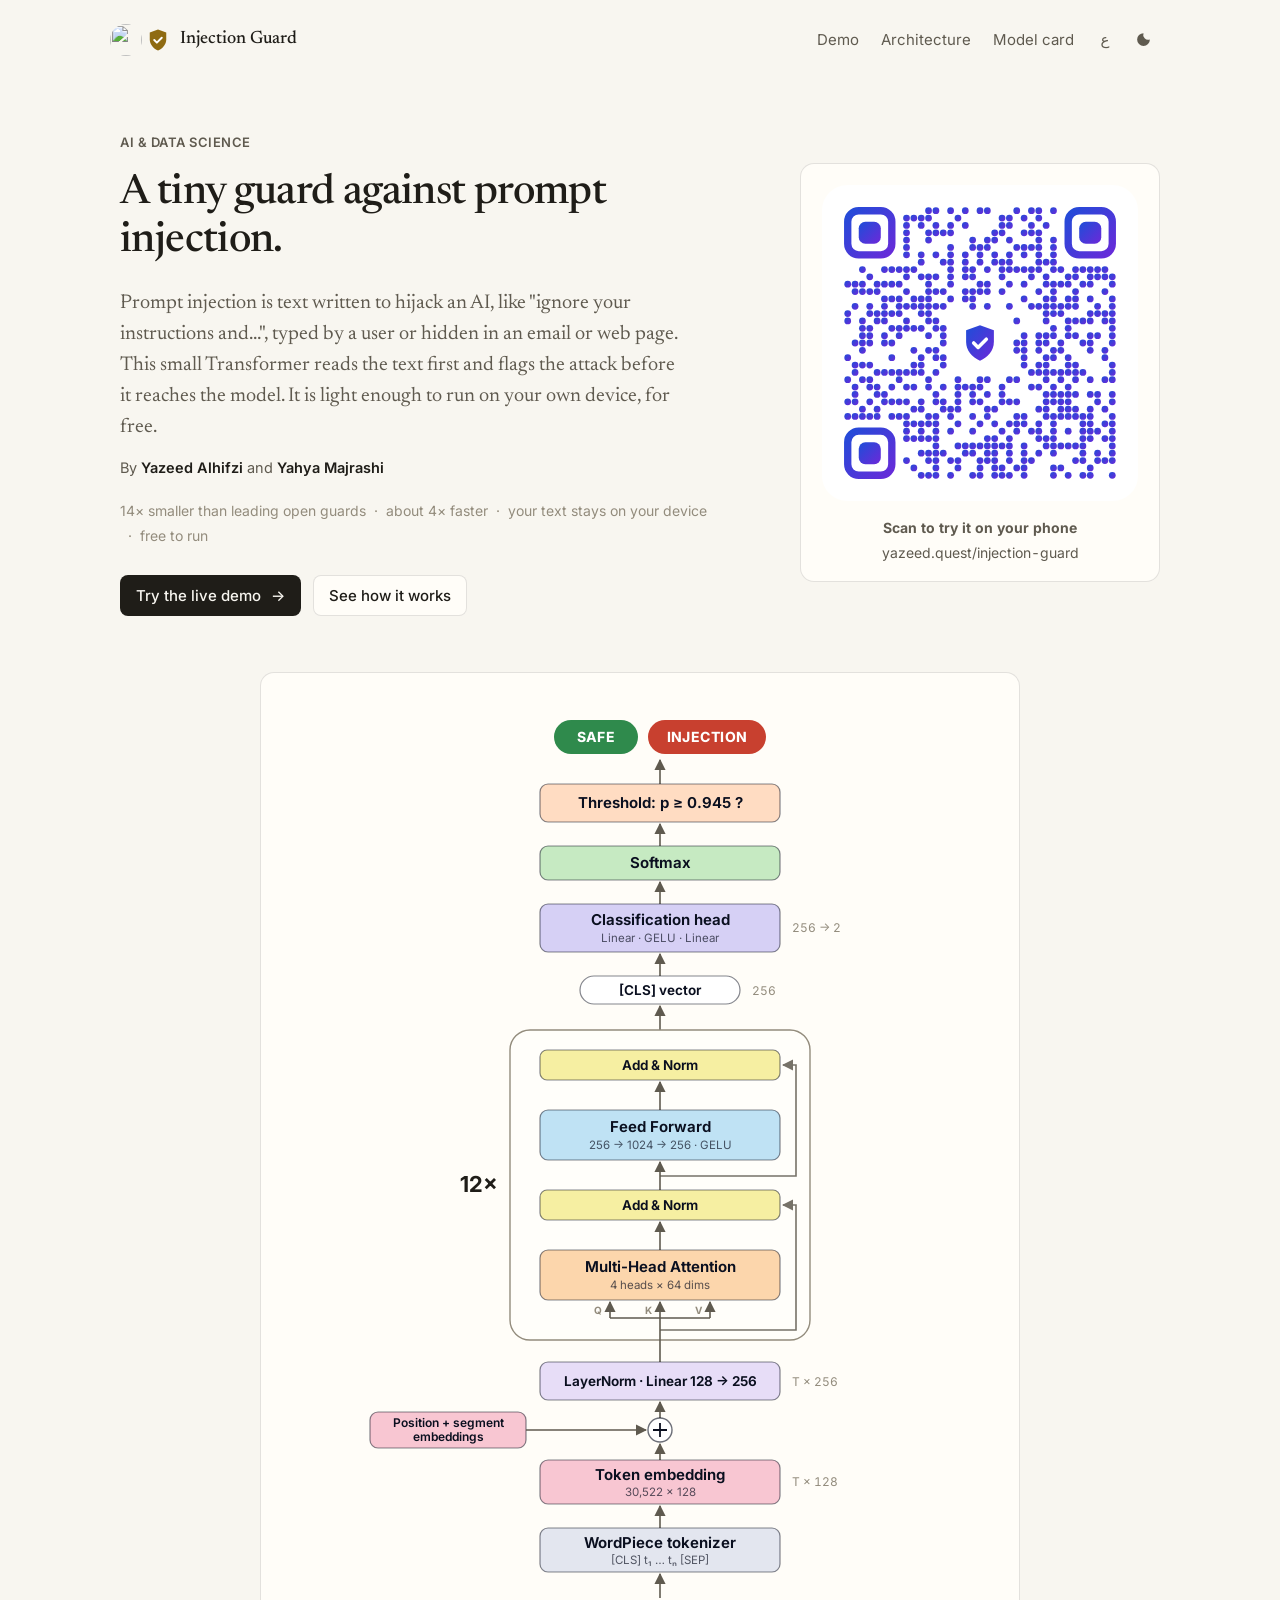
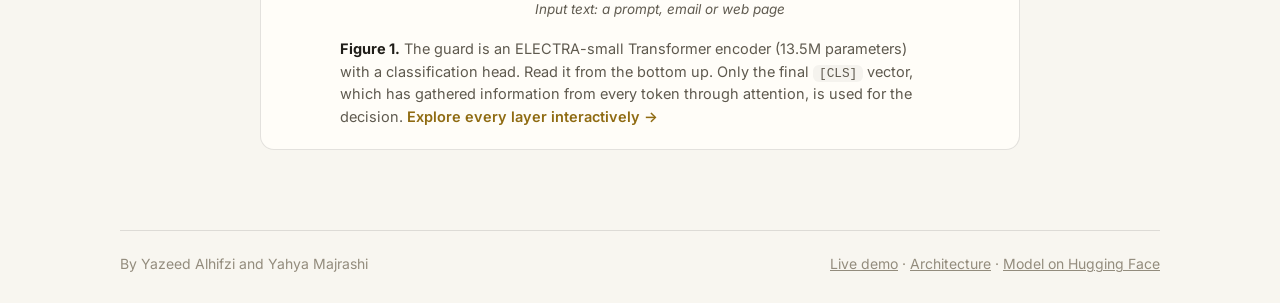
==== commit e5578e3a: "Sync web/ with the live site (v1.2 design, Arabic, one model download) Copies injection-guard/ from " ====
--- a/web/index.html
+++ b/web/index.html
@@ -2,35 +2,36 @@
 <html lang="en">
 <head>
   <meta charset="utf-8">
+  <script>
+  /* English or Arabic before first paint: a ?lang= link wins, then the saved choice */
+  (function(){var r=document.documentElement,l=null;try{l=new URLSearchParams(location.search).get('lang');if(l)localStorage.setItem('lang',l);else l=localStorage.getItem('lang')}catch(e){}
+  if(l==='ar'){r.lang='ar';r.dir='rtl'}})();
+  </script>
   <meta name="viewport" content="width=device-width, initial-scale=1">
-  <title>Injection Guard</title>
-  <meta name="description" content="A 14-million-parameter Transformer that flags prompt injection before it reaches an AI. It runs in your browser.">
+  <title data-ar-text="Injection Guard – حارس ضد حقن الأوامر">Injection Guard</title>
+  <meta name="description" data-ar-content="نموذج Transformer بحجم 14 مليون معامل يكشف حقن الأوامر (Prompt Injection) قبل أن يصل إلى الذكاء الاصطناعي، ويعمل في متصفحك." content="A 14-million-parameter Transformer that flags prompt injection before it reaches an AI. It runs in your browser.">
   <link rel="icon" href="data:image/svg+xml,%3Csvg xmlns='http://www.w3.org/2000/svg' viewBox='0 0 32 32'%3E%3Cpath d='M16 2l11 4v9c0 7-4.7 12.4-11 15C9.7 27.4 5 22 5 15V6z' fill='%230071e3'/%3E%3Cpath d='M11 16l3.5 3.5L21 13' stroke='white' stroke-width='2.6' fill='none' stroke-linecap='round' stroke-linejoin='round'/%3E%3C/svg%3E">
   <link rel="preconnect" href="https://fonts.googleapis.com">
   <link rel="preconnect" href="https://fonts.gstatic.com" crossorigin>
-  <link href="https://fonts.googleapis.com/css2?family=Inter:wght@400;500;600;700&display=swap" rel="stylesheet">
+  <link href="https://fonts.googleapis.com/css2?family=Newsreader:ital,opsz,wght@0,6..72,400..600;1,6..72,400..500&family=Amiri:ital,wght@0,400;0,700;1,400&family=Inter:wght@400;500;600;700&family=IBM+Plex+Sans+Arabic:wght@400;500;600;700&display=swap" rel="stylesheet">
   <link rel="stylesheet" href="style.css">
   <link rel="stylesheet" href="landing.css">
 </head>
 <body>
-  <div class="backdrop" aria-hidden="true">
-    <div class="blob b1"></div><div class="blob b2"></div><div class="blob b3"></div>
-    <div class="blob b4"></div><div class="blob b5"></div>
-    <div class="dots"></div>
-  </div>
-  <svg class="lg-filters" aria-hidden="true" width="0" height="0"><defs id="lg-defs"></defs></svg>
 
-  <header class="nav glass" data-glass="soft">
+  <header class="nav">
+    <a class="home" href="/apps/" aria-label="Back to Yazeed’s apps" data-ar-aria-label="العودة إلى تطبيقات يزيد"><img src="/assets/face.png" alt="" width="32" height="32"></a>
     <a class="brand" href="./">
       <svg class="brand-mark" viewBox="0 0 32 32" aria-hidden="true"><path d="M16 2l11 4v9c0 7-4.7 12.4-11 15C9.7 27.4 5 22 5 15V6z"/><path class="check" d="M11 16l3.5 3.5L21 13"/></svg>
       <span>Injection Guard</span>
     </a>
-    <nav aria-label="Pages">
-      <a href="demo/">Demo</a>
-      <a href="architecture/">Architecture</a>
-      <a href="demo/#card">Model card</a>
+    <nav aria-label="Pages" data-ar-aria-label="الصفحات">
+      <a href="demo/"><span data-en>Demo</span><span data-ar>العرض</span></a>
+      <a href="architecture/"><span data-en>Architecture</span><span data-ar>البنية</span></a>
+      <a href="demo/#card"><span data-en>Model card</span><span data-ar>بطاقة النموذج</span></a>
     </nav>
-    <button class="theme-toggle" id="theme" type="button" aria-label="Switch light or dark appearance">
+    <button class="theme-toggle lang-toggle" id="lang" type="button"></button>
+    <button class="theme-toggle" id="theme" type="button" aria-label="Switch light or dark appearance" data-ar-aria-label="التبديل بين الوضع الفاتح والداكن">
       <svg viewBox="0 0 24 24" aria-hidden="true"><path d="M12 3a9 9 0 1 0 9 9 7 7 0 0 1-9-9z"/></svg>
     </button>
   </header>
@@ -38,33 +39,34 @@
   <main>
     <section class="landing">
       <div class="intro">
-        <p class="eyebrow">Capstone project · AI &amp; Data Science</p>
-        <h1>A tiny guard against prompt injection.</h1>
-        <p class="lede">Prompt injection is text written to hijack an AI, like "ignore your instructions and…", typed by a user or hidden
+        <p class="eyebrow"><span data-en>AI &amp; Data Science</span><span data-ar>الذكاء الاصطناعي وعلم البيانات</span></p>
+        <h1><span data-en>A tiny guard against prompt injection.</span><span data-ar>حارس صغير ضد حقن الأوامر.</span></h1>
+        <p class="lede"><span data-en>Prompt injection is text written to hijack an AI, like "ignore your instructions and…", typed by a user or hidden
           in an email or web page. This small Transformer reads the text first and flags the attack before it reaches the model.
-          It is light enough to run on your own device, for free.</p>
-        <ul class="chips-row" aria-label="Key facts">
-          <li>14× smaller than leading open guards</li>
-          <li>about 4× faster</li>
-          <li>your text stays on your device</li>
-          <li>free to run</li>
+          It is light enough to run on your own device, for free.</span><span data-ar>حقن الأوامر (Prompt Injection) نص مكتوب ليسيطر على الذكاء الاصطناعي، مثل «تجاهل تعليماتك و…»، يكتبه المستخدم أو يُخفى في رسالة بريد أو صفحة ويب. هذا الـ Transformer الصغير يقرأ النص أولًا وينبّه إلى الهجوم قبل أن يصل إلى النموذج. وهو خفيف بما يكفي ليعمل على جهازك مجانًا.</span></p>
+        <p class="credit"><span data-en>By <b>Yazeed Alhifzi</b> and <b>Yahya Majrashi</b></span><span data-ar>من إعداد <b>يزيد الحفظي</b> و<b>يحيى المجرشي</b></span></p>
+        <ul class="chips-row" aria-label="Key facts" data-ar-aria-label="أبرز الحقائق">
+          <li><span data-en>14× smaller than leading open guards</span><span data-ar>أصغر 14 مرة من أبرز نماذج الحماية المفتوحة</span></li>
+          <li><span data-en>about 4× faster</span><span data-ar>أسرع بنحو 4 مرات</span></li>
+          <li><span data-en>your text stays on your device</span><span data-ar>نصّك يبقى على جهازك</span></li>
+          <li><span data-en>free to run</span><span data-ar>تشغيله مجاني</span></li>
         </ul>
         <div class="cta-row">
-          <a class="btn primary" href="demo/">Try the live demo <span aria-hidden="true">→</span></a>
-          <a class="btn ghost" href="architecture/">See how it works</a>
+          <a class="btn primary" href="demo/"><span data-en>Try the live demo</span><span data-ar>جرّب النموذج مباشرة</span> <span class="flip" aria-hidden="true">→</span></a>
+          <a class="btn ghost" href="architecture/"><span data-en>See how it works</span><span data-ar>شاهد كيف يعمل</span></a>
         </div>
       </div>
 
-      <figure class="glass panel qr-card" data-glass="strong">
-        <img src="qr.svg" alt="QR code that opens www.yazeed.quest/injection-guard" width="300" height="300">
-        <figcaption><b>Scan to try it on your phone</b><span>yazeed.quest/injection-guard</span></figcaption>
+      <figure class="glass panel qr-card">
+        <img src="qr.svg" alt="QR code that opens www.yazeed.quest/injection-guard" data-ar-alt="رمز QR يفتح www.yazeed.quest/injection-guard" width="300" height="300">
+        <figcaption><b><span data-en>Scan to try it on your phone</span><span data-ar>امسح الرمز لتجربته على هاتفك</span></b><span dir="ltr">yazeed.quest/injection-guard</span></figcaption>
       </figure>
     </section>
 
     <section class="figure-section" aria-labelledby="fig-title">
       <figure class="glass panel paper-fig">
         <svg class="fig" viewBox="0 0 600 920" role="img" aria-labelledby="fig-title fig-desc">
-          <title id="fig-title">Architecture of the injection guard</title>
+          <title id="fig-title">Architecture of the injection guard · بنية حارس حقن الأوامر</title>
           <desc id="fig-desc">Bottom to top: input text, WordPiece tokenizer, token embedding added to position and segment embeddings, LayerNorm and a
             projection from 128 to 256, then twelve encoder layers each made of multi-head attention, add and norm, feed forward, add and norm.
             The [CLS] vector goes to a classification head, a softmax and a threshold of 0.945, giving the verdict SAFE or INJECTION.</desc>
@@ -130,24 +132,25 @@
           <rect class="b tok" x="200" y="828" width="240" height="44" rx="8"/><text class="t" x="320" y="848">WordPiece tokenizer</text>
           <text class="s" x="320" y="864">[CLS] t₁ … tₙ [SEP]</text>
           <line class="arr" x1="320" y1="898" x2="320" y2="874" marker-end="url(#ah)"/>
-          <text class="in" x="320" y="914">Input text: a prompt, email or web page</text>
+          <text class="in" x="320" y="914"><tspan data-en>Input text: a prompt, email or web page</tspan><tspan data-ar>النص المُدخل: أمر أو رسالة بريد أو صفحة ويب</tspan></text>
         </svg>
-        <figcaption><b>Figure 1.</b> The guard is an ELECTRA-small Transformer encoder (13.5M parameters) with a classification head.
+        <figcaption><span data-en><b>Figure 1.</b> The guard is an ELECTRA-small Transformer encoder (13.5M parameters) with a classification head.
           Read it from the bottom up. Only the final <code>[CLS]</code> vector, which has gathered information from every token through
-          attention, is used for the decision. <a href="architecture/">Explore every layer interactively →</a></figcaption>
+          attention, is used for the decision. <a href="architecture/">Explore every layer interactively →</a></span><span data-ar><b>الشكل 1.</b> الحارس مُرمِّز Transformer من نوع ELECTRA-small (‏13.5 مليون معامل) مع رأس تصنيف. اقرأه من الأسفل إلى الأعلى. لا يُستخدم في القرار إلا متجه <code>[CLS]</code> الأخير، الذي جمع معلومات من كل Token عبر الانتباه (Attention). <a href="architecture/">استكشف كل طبقة تفاعليًا ←</a></span></figcaption>
       </figure>
     </section>
   </main>
 
   <footer class="footer">
-    <span>Capstone project, 2026</span>
-    <span><a href="demo/">Live demo</a> · <a href="architecture/">Architecture</a> · <a href="https://huggingface.co/yzdvai/tiny-injection-guard" target="_blank" rel="noopener">Model on Hugging Face</a></span>
+    <span><span data-en>By Yazeed Alhifzi and Yahya Majrashi</span><span data-ar>من إعداد يزيد الحفظي ويحيى المجرشي</span></span>
+    <span><a href="demo/"><span data-en>Live demo</span><span data-ar>العرض المباشر</span></a> · <a href="architecture/"><span data-en>Architecture</span><span data-ar>البنية</span></a> · <a href="https://huggingface.co/yzdvai/tiny-injection-guard" target="_blank" rel="noopener"><span data-en>Model on Hugging Face</span><span data-ar>النموذج على Hugging Face</span></a></span>
   </footer>
 
   <script type="module">
-    import { initTheme, initGlass } from "./glass.js";
+    import { initLang, initTheme } from "./glass.js";
+    initLang(document.querySelector("#lang"));
     initTheme(document.querySelector("#theme"));
-    initGlass();
   </script>
+<script src="/assets/hit.js" defer></script>
 </body>
 </html>
--- a/web/style.css
+++ b/web/style.css
@@ -1,73 +1,60 @@
 /* ===== Tokens ===== */
 :root {
-  --bg: #e8edf9;
-  --ink: #0a0f1f;
-  --ink-2: rgba(10, 15, 31, 0.68);
-  --ink-3: rgba(10, 15, 31, 0.48);
-  --glass-top: rgba(255, 255, 255, 0.46);
-  --glass-bottom: rgba(255, 255, 255, 0.22);
-  --glass-inset: rgba(255, 255, 255, 0.38);
-  --nav-top: rgba(255, 255, 255, 0.66);
-  --rim-hi: rgba(255, 255, 255, 0.95);
-  --rim-lo: rgba(255, 255, 255, 0.18);
-  --sheen: rgba(255, 255, 255, 0.55);
-  --shadow: 0 18px 50px rgba(28, 38, 94, 0.18), 0 2px 10px rgba(28, 38, 94, 0.08);
-  --dots: rgba(20, 28, 64, 0.16);
-  --accent: 0 113 227;
-  --safe: 30 170 80;
-  --danger: 230 45 45;
-  --idle: 120 128 150;
-  --blob-1: #4d7cff; --blob-2: #b45cff; --blob-3: #ff5f9e; --blob-4: #18d0c0; --blob-5: #ffb53d;
-  --r-xl: 30px;
-  --r-lg: 22px;
-  --spring: cubic-bezier(0.34, 1.4, 0.64, 1);
+  --bg: #f8f6f0;
+  --ink: #1f1d18;
+  --ink-2: #5f5a4f;
+  --ink-3: #938c7d;
+  --line: rgba(31, 29, 24, 0.12);
+  --surface: #fffdf8;
+  --glass-top: var(--surface);
+  --glass-bottom: var(--surface);
+  --glass-inset: rgba(31, 29, 24, 0.045);
+  --nav-top: transparent;
+  --rim-hi: transparent;
+  --rim-lo: transparent;
+  --sheen: transparent;
+  --shadow: none;
+  --accent: 143 107 18;
+  --safe: 47 138 76;
+  --danger: 200 64 47;
+  --idle: 143 141 134;
+  --r-xl: 14px;
+  --r-lg: 12px;
+  --spring: cubic-bezier(0.22, 1, 0.36, 1);
   --ease: cubic-bezier(0.22, 1, 0.36, 1);
-  --font: -apple-system, BlinkMacSystemFont, "SF Pro Display", "Inter", "Segoe UI", system-ui, sans-serif;
+  --font: -apple-system, BlinkMacSystemFont, "SF Pro Text", "Inter", "Segoe UI", system-ui, sans-serif;
+  --serif: "Newsreader", "Iowan Old Style", "Palatino Linotype", Georgia, serif;
   color-scheme: light;
 }
 @media (prefers-color-scheme: dark) {
   :root:not([data-theme="light"]) {
-    --bg: #070a17;
-    --ink: #f3f5ff;
-    --ink-2: rgba(243, 245, 255, 0.74);
-    --ink-3: rgba(243, 245, 255, 0.52);
-    --glass-top: rgba(46, 54, 92, 0.42);
-    --glass-bottom: rgba(20, 24, 46, 0.30);
-    --glass-inset: rgba(8, 10, 24, 0.34);
-    --nav-top: rgba(36, 42, 72, 0.7);
-    --rim-hi: rgba(255, 255, 255, 0.55);
-    --rim-lo: rgba(255, 255, 255, 0.06);
-    --sheen: rgba(255, 255, 255, 0.16);
-    --shadow: 0 18px 50px rgba(0, 0, 0, 0.45), 0 2px 10px rgba(0, 0, 0, 0.3);
-    --dots: rgba(220, 228, 255, 0.10);
-    --accent: 64 156 255;
-    --safe: 52 211 110;
-    --danger: 255 90 90;
-    --idle: 160 168 196;
-    --blob-1: #2f5bff; --blob-2: #8a3dff; --blob-3: #e8337f; --blob-4: #0fae9f; --blob-5: #e48a12;
+    --bg: #141311;
+    --ink: #ece8de;
+    --ink-2: #aaa395;
+    --ink-3: #787266;
+    --line: rgba(236, 232, 222, 0.12);
+    --surface: #1c1b18;
+    --glass-inset: rgba(236, 232, 222, 0.06);
+    --accent: 212 174 90;
+    --safe: 92 194 130;
+    --danger: 240 112 95;
+    --idle: 119 117 110;
+      color-scheme: dark;
+  }
+}
+:root[data-theme="dark"] {
+  --bg: #141311;
+  --ink: #ece8de;
+  --ink-2: #aaa395;
+  --ink-3: #787266;
+  --line: rgba(236, 232, 222, 0.12);
+  --surface: #1c1b18;
+  --glass-inset: rgba(236, 232, 222, 0.06);
+  --accent: 212 174 90;
+  --safe: 92 194 130;
+  --danger: 240 112 95;
+  --idle: 119 117 110;
     color-scheme: dark;
-  }
-}
-:root[data-theme="dark"] {
-  --bg: #070a17;
-  --ink: #f3f5ff;
-  --ink-2: rgba(243, 245, 255, 0.74);
-  --ink-3: rgba(243, 245, 255, 0.52);
-  --glass-top: rgba(46, 54, 92, 0.42);
-  --glass-bottom: rgba(20, 24, 46, 0.30);
-  --glass-inset: rgba(8, 10, 24, 0.34);
-  --nav-top: rgba(36, 42, 72, 0.7);
-  --rim-hi: rgba(255, 255, 255, 0.55);
-  --rim-lo: rgba(255, 255, 255, 0.06);
-  --sheen: rgba(255, 255, 255, 0.16);
-  --shadow: 0 18px 50px rgba(0, 0, 0, 0.45), 0 2px 10px rgba(0, 0, 0, 0.3);
-  --dots: rgba(220, 228, 255, 0.10);
-  --accent: 64 156 255;
-  --safe: 52 211 110;
-  --danger: 255 90 90;
-  --idle: 160 168 196;
-  --blob-1: #2f5bff; --blob-2: #8a3dff; --blob-3: #e8337f; --blob-4: #0fae9f; --blob-5: #e48a12;
-  color-scheme: dark;
 }
 
 /* ===== Base ===== */
@@ -85,112 +72,62 @@
   overflow-x: hidden;
 }
 a { color: inherit; }
-h1, h2, h3 { margin: 0; letter-spacing: -0.025em; }
+h1, h2, h3 { margin: 0; font-family: var(--serif); font-weight: 500; letter-spacing: -0.01em; }
 p { margin: 0; }
 button { font: inherit; color: inherit; cursor: pointer; }
-.lg-filters { position: absolute; width: 0; height: 0; }
-
-/* ===== Backdrop: colour + detail for the glass to bend ===== */
-.backdrop { position: fixed; inset: 0; z-index: -1; overflow: hidden; }
-.blob { position: absolute; border-radius: 50%; filter: blur(60px); opacity: 0.85; will-change: transform; }
-.b1 { width: 46vmax; height: 46vmax; left: -12vmax; top: -14vmax; background: var(--blob-1); animation: drift1 26s var(--ease) infinite alternate; }
-.b2 { width: 40vmax; height: 40vmax; right: -10vmax; top: 4vmax; background: var(--blob-2); animation: drift2 31s var(--ease) infinite alternate; }
-.b3 { width: 34vmax; height: 34vmax; left: 28vmax; top: 36vmax; background: var(--blob-3); animation: drift3 24s var(--ease) infinite alternate; }
-.b4 { width: 30vmax; height: 30vmax; left: -8vmax; bottom: -10vmax; background: var(--blob-4); animation: drift2 29s var(--ease) infinite alternate-reverse; }
-.b5 { width: 24vmax; height: 24vmax; right: 6vmax; bottom: -6vmax; background: var(--blob-5); animation: drift1 33s var(--ease) infinite alternate-reverse; }
-.dots {
-  position: absolute; inset: -40px;
-  background-image: radial-gradient(var(--dots) 1.2px, transparent 1.6px);
-  background-size: 22px 22px;
-}
-@keyframes drift1 { to { transform: translate(8vmax, 6vmax) scale(1.08); } }
-@keyframes drift2 { to { transform: translate(-7vmax, 9vmax) scale(0.94); } }
-@keyframes drift3 { to { transform: translate(6vmax, -8vmax) scale(1.1); } }
-
-/* ===== Glass material ===== */
+
+/* ===== Panels =====
+   .glass is the old name: now a plain card with a hairline border (v1.2). */
 .glass {
   position: relative;
-  isolation: isolate;
-  background: linear-gradient(180deg, var(--glass-top), var(--glass-bottom));
-  -webkit-backdrop-filter: blur(18px) saturate(185%);
-  backdrop-filter: blur(18px) saturate(185%);
-  box-shadow: var(--shadow),
-    inset 0 1px 0 var(--rim-hi),
-    inset 0 -1px 1px var(--rim-lo),
-    inset 0 0 22px rgba(255, 255, 255, 0.06);
+  background: var(--surface);
+  box-shadow: inset 0 0 0 1px var(--line);
   border-radius: var(--r-xl);
-  --mx: 30%; --my: 0%;
-}
-/* bright rim, strongest at the top-left and bottom-right like light catching a curved edge */
-.glass::before {
-  content: "";
-  position: absolute; inset: 0;
-  border-radius: inherit;
-  padding: 1.2px;
-  background: linear-gradient(135deg, var(--rim-hi), var(--rim-lo) 32%, transparent 50%, var(--rim-lo) 68%, var(--rim-hi));
-  -webkit-mask: linear-gradient(#000 0 0) content-box, linear-gradient(#000 0 0);
-  -webkit-mask-composite: xor;
-  mask-composite: exclude;
-  pointer-events: none;
-  z-index: 2;
-}
-/* specular sheen that follows the pointer */
-.glass::after {
-  content: "";
-  position: absolute; inset: 0;
-  border-radius: inherit;
-  background: radial-gradient(120% 90% at var(--mx) var(--my), var(--sheen), transparent 45%);
-  opacity: 0.55;
-  mix-blend-mode: soft-light;
-  pointer-events: none;
-  transition: opacity 0.4s var(--ease);
-  z-index: 0;
-}
-.glass:hover::after { opacity: 0.9; }
-.glass > * { position: relative; z-index: 1; }
+}
 
 /* ===== Nav ===== */
+.home { flex: none; display: block; width: 32px; height: 32px; margin-inline-start: -10px; border-radius: 50%; overflow: hidden;
+}
+.home img { display: block; width: 100%; height: 100%; }
+.credit { font-size: 14.5px; color: var(--ink-2); margin-top: 14px; }
+.credit b { color: var(--ink); font-weight: 600; }
 .nav {
-  position: sticky; top: 16px; z-index: 10;
-  display: flex; align-items: center; gap: 8px;
-  width: min(1120px, calc(100% - 32px));
-  margin: 16px auto 0;
-  padding: 8px 8px 8px 18px;
-  border-radius: 999px;
-  background: linear-gradient(180deg, var(--nav-top), var(--glass-bottom));
-}
-.brand { display: flex; align-items: center; gap: 10px; font-weight: 650; text-decoration: none; letter-spacing: -0.01em; }
+  display: flex; align-items: center; gap: 4px;
+  width: min(1040px, calc(100% - 40px));
+  margin: 0 auto;
+  padding-top: 22px;
+}
+.brand { display: flex; align-items: center; gap: 10px; font-family: var(--serif); font-size: 18px; font-weight: 500; text-decoration: none; }
 .brand-mark { width: 24px; height: 24px; }
 .brand-mark path:first-child { fill: rgb(var(--accent)); }
 .brand-mark .check { fill: none; stroke: #fff; stroke-width: 2.6; stroke-linecap: round; stroke-linejoin: round; }
-.nav nav { display: flex; gap: 2px; margin-left: auto; }
+.nav nav { display: flex; gap: 2px; margin-inline-start: auto; }
 .nav nav a {
-  text-decoration: none; font-size: 14px; font-weight: 500; color: var(--ink-2);
-  padding: 8px 14px; border-radius: 999px;
+  text-decoration: none; font-size: 15px; color: var(--ink-2);
+  padding: 6px 10px; border-radius: 8px;
   transition: background 0.25s var(--ease), color 0.25s var(--ease);
 }
-.nav nav a:hover { background: var(--glass-inset); color: var(--ink); }
+.nav nav a:hover { color: var(--ink); }
 .theme-toggle {
-  width: 38px; height: 38px; border-radius: 50%; border: 0; display: grid; place-items: center;
-  background: var(--glass-inset);
-  box-shadow: inset 0 1px 0 var(--rim-hi);
-  transition: transform 0.35s var(--spring);
-}
-.theme-toggle:hover { transform: rotate(-18deg) scale(1.06); }
-.theme-toggle svg { width: 18px; height: 18px; fill: var(--ink); }
+  width: 34px; height: 34px; border-radius: 8px; border: 0; display: grid; place-items: center;
+  background: none; color: var(--ink-2);
+  transition: background 0.2s, color 0.2s;
+}
+.theme-toggle:hover { background: var(--glass-inset); color: var(--ink); }
+.theme-toggle svg { width: 17px; height: 17px; fill: currentColor; }
 
 /* ===== Layout ===== */
-main { width: min(1120px, calc(100% - 32px)); margin: 0 auto; }
+main { width: min(1040px, calc(100% - 40px)); margin: 0 auto; }
 .hero { padding: 72px 0 40px; text-align: center; }
 .eyebrow {
   display: inline-block; font-size: 13px; font-weight: 600; letter-spacing: 0.04em; text-transform: uppercase;
   color: var(--ink-2); margin-bottom: 18px;
 }
-h1 { font-size: clamp(2.2rem, 5.4vw, 4.2rem); line-height: 1.04; font-weight: 700; letter-spacing: -0.035em; }
-.lede { max-width: 640px; margin: 22px auto 0; font-size: clamp(1rem, 1.6vw, 1.15rem); color: var(--ink-2); }
+h1 { font-size: clamp(2.1rem, 4vw, 2.9rem); line-height: 1.15; font-weight: 500; letter-spacing: -0.015em; }
+.lede { max-width: 640px; margin: 22px auto 0; font-family: var(--serif); font-size: clamp(1.1rem, 1.8vw, 1.25rem); color: var(--ink-2); }
 .stats { display: grid; grid-template-columns: repeat(3, minmax(0, 1fr)); gap: 14px; max-width: 760px; margin: 40px auto 0; }
 .tile { padding: 18px 16px; border-radius: var(--r-lg); display: flex; flex-direction: column; align-items: center; gap: 2px; }
-.stat { font-size: clamp(1.4rem, 3vw, 2rem); font-weight: 700; letter-spacing: -0.03em; font-variant-numeric: tabular-nums; }
+.stat { font-size: clamp(1.4rem, 3vw, 2rem); font-weight: 600; letter-spacing: -0.03em; font-variant-numeric: tabular-nums; }
 .stat-label { font-size: 13px; color: var(--ink-2); text-align: center; line-height: 1.35; }
 
 /* ===== Demo ===== */
@@ -201,71 +138,67 @@
   width: 100%; min-height: 190px; resize: vertical;
   padding: 16px 18px;
   border: 0; outline: none;
-  border-radius: 18px;
-  background: var(--glass-inset);
-  box-shadow: inset 0 2px 6px rgba(10, 15, 40, 0.12), inset 0 0 0 1px rgba(255, 255, 255, 0.25);
+  border-radius: 10px;
+  background: var(--bg);
+  box-shadow: inset 0 0 0 1px var(--line);
   color: var(--ink);
   font: 15px/1.55 var(--font);
   transition: box-shadow 0.3s var(--ease);
 }
 textarea::placeholder { color: var(--ink-3); }
-textarea:focus { box-shadow: inset 0 2px 6px rgba(10, 15, 40, 0.12), 0 0 0 3px rgb(var(--accent) / 0.45); }
+textarea:focus { box-shadow: inset 0 0 0 1px rgb(var(--accent)); }
 .input-row { display: flex; align-items: center; justify-content: space-between; gap: 12px; margin-top: 14px; }
 .hint { font-size: 13px; color: var(--ink-3); font-variant-numeric: tabular-nums; }
 
 .btn {
   display: inline-flex; align-items: center; gap: 10px;
-  border: 0; border-radius: 999px; padding: 12px 20px;
-  font-weight: 600; font-size: 15px;
-  transition: transform 0.4s var(--spring), box-shadow 0.3s var(--ease), filter 0.3s var(--ease);
+  border: 0; border-radius: 8px; padding: 9px 16px;
+  font-weight: 500; font-size: 15px;
+  transition: background 0.2s, box-shadow 0.2s, filter 0.2s;
 }
 .btn.primary {
-  color: #fff;
-  background: linear-gradient(180deg, rgb(var(--accent) / 0.92), rgb(var(--accent) / 0.78));
-  box-shadow: 0 8px 22px rgb(var(--accent) / 0.38), inset 0 1px 0 rgba(255, 255, 255, 0.55), inset 0 -2px 6px rgba(0, 0, 0, 0.12);
-}
-.btn:hover { transform: translateY(-1px) scale(1.02); }
-.btn:active { transform: scale(0.96); transition-duration: 0.12s; }
+  color: var(--bg);
+  background: var(--ink);
+}
+.btn:hover { filter: brightness(0.92); }
+.btn:active { opacity: 0.8; }
 .btn:focus-visible, .chip:focus-visible, .seg button:focus-visible, .theme-toggle:focus-visible, .nav a:focus-visible {
-  outline: 3px solid rgb(var(--accent) / 0.6); outline-offset: 2px;
+  outline: 2px solid rgb(var(--accent)); outline-offset: 2px;
 }
 .btn[disabled] { filter: saturate(0.4) opacity(0.7); pointer-events: none; }
-kbd { font: 600 11px var(--font); padding: 2px 7px; border-radius: 6px; background: rgba(255, 255, 255, 0.22); }
+.btn[hidden] { display: none; }
+.result .dl { align-self: flex-start; margin-top: -6px; }
+kbd { font: 500 11px var(--font); padding: 1px 6px; border-radius: 5px; background: rgba(255, 255, 255, 0.18); }
 
 .examples { margin-top: 22px; }
-.seg { display: inline-grid; grid-auto-flow: column; grid-auto-columns: 1fr; padding: 4px; border-radius: 999px; max-width: 100%; }
+.seg { display: inline-grid; grid-auto-flow: column; grid-auto-columns: 1fr; padding: 3px; border-radius: 10px; max-width: 100%; background: var(--glass-inset); box-shadow: none; }
 .seg button {
-  border: 0; background: transparent; padding: 8px 14px; border-radius: 999px;
-  font-size: 13.5px; font-weight: 550; color: var(--ink-2); white-space: nowrap;
+  border: 0; background: transparent; padding: 6px 13px; border-radius: 7px;
+  font-size: 13.5px; font-weight: 500; color: var(--ink-2); white-space: nowrap;
   transition: color 0.3s var(--ease);
 }
 .seg button[aria-selected="true"] { color: var(--ink); }
 .seg-thumb {
-  position: absolute; top: 4px; bottom: 4px; left: 4px; width: 0;
-  border-radius: 999px;
-  background: linear-gradient(180deg, rgba(255, 255, 255, 0.75), rgba(255, 255, 255, 0.45));
-  box-shadow: 0 4px 14px rgba(20, 30, 80, 0.16), inset 0 1px 0 #fff;
-  transition: transform 0.55s var(--spring), width 0.55s var(--spring);
+  position: absolute; top: 3px; bottom: 3px; left: 3px; width: 0;
+  border-radius: 7px;
+  background: var(--surface);
+  box-shadow: inset 0 0 0 1px var(--line);
+  transition: transform 0.35s var(--ease), width 0.35s var(--ease);
   z-index: 0;
 }
-:root[data-theme="dark"] .seg-thumb { background: linear-gradient(180deg, rgba(255, 255, 255, 0.24), rgba(255, 255, 255, 0.1)); box-shadow: 0 4px 14px rgba(0, 0, 0, 0.3), inset 0 1px 0 rgba(255, 255, 255, 0.35); }
-@media (prefers-color-scheme: dark) { :root:not([data-theme="light"]) .seg-thumb { background: linear-gradient(180deg, rgba(255, 255, 255, 0.24), rgba(255, 255, 255, 0.1)); box-shadow: 0 4px 14px rgba(0, 0, 0, 0.3), inset 0 1px 0 rgba(255, 255, 255, 0.35); } }
 .seg button { position: relative; z-index: 1; }
 .chips { display: flex; flex-direction: column; gap: 8px; margin-top: 14px; }
 .chip {
-  text-align: left; border: 0;
-  padding: 11px 14px; border-radius: 16px;
+  text-align: start; border: 0;
+  padding: 10px 13px; border-radius: 9px;
   background: var(--glass-inset);
-  box-shadow: inset 0 1px 0 rgba(255, 255, 255, 0.35);
   font-size: 14px; color: var(--ink);
   display: flex; gap: 10px; align-items: baseline;
   transition: transform 0.4s var(--spring), background 0.25s var(--ease);
   animation: chip-in 0.5s var(--spring) both;
 }
-.chip:hover { transform: translateX(4px); background: rgba(255, 255, 255, 0.5); }
-:root[data-theme="dark"] .chip:hover { background: rgba(255, 255, 255, 0.12); }
-@media (prefers-color-scheme: dark) { :root:not([data-theme="light"]) .chip:hover { background: rgba(255, 255, 255, 0.12); } }
-.chip .tag { flex: none; font-size: 11px; font-weight: 650; text-transform: uppercase; letter-spacing: 0.04em; color: var(--ink-3); width: 78px; white-space: nowrap; }
+.chip:hover { box-shadow: inset 0 0 0 1px var(--line); }
+.chip .tag { flex: none; font-size: 11px; font-weight: 600; text-transform: uppercase; letter-spacing: 0.04em; color: var(--ink-3); width: 78px; white-space: nowrap; }
 .chip .txt { overflow: hidden; text-overflow: ellipsis; white-space: nowrap; min-width: 0; }
 @keyframes chip-in { from { opacity: 0; transform: translateY(6px) scale(0.98); } }
 
@@ -273,14 +206,12 @@
 .result { --tint: var(--idle); display: flex; flex-direction: column; gap: 18px; transition: box-shadow 0.6s var(--ease); }
 .result[data-state="safe"] { --tint: var(--safe); }
 .result[data-state="injection"] { --tint: var(--danger); }
-.result { background: linear-gradient(180deg, rgb(var(--tint) / 0.16), rgb(var(--tint) / 0.04)), linear-gradient(180deg, var(--glass-top), var(--glass-bottom)); }
-.result[data-state="injection"] { box-shadow: 0 18px 60px rgb(var(--danger) / 0.32), inset 0 1px 0 var(--rim-hi), inset 0 -1px 1px var(--rim-lo); }
-.result[data-state="safe"] { box-shadow: 0 18px 60px rgb(var(--safe) / 0.26), inset 0 1px 0 var(--rim-hi), inset 0 -1px 1px var(--rim-lo); }
+.result { background: linear-gradient(180deg, rgb(var(--tint) / 0.08), rgb(var(--tint) / 0.02)), var(--surface); }
+.result[data-state="injection"], .result[data-state="safe"] { box-shadow: inset 0 0 0 1px rgb(var(--tint) / 0.45); }
 .verdict { display: flex; align-items: center; gap: 14px; }
 .verdict-icon {
   width: 52px; height: 52px; border-radius: 50%; display: grid; place-items: center; flex: none;
   background: rgb(var(--tint) / 0.9);
-  box-shadow: 0 8px 20px rgb(var(--tint) / 0.4), inset 0 1px 0 rgba(255, 255, 255, 0.6);
   transition: background 0.5s var(--ease), box-shadow 0.5s var(--ease), transform 0.6s var(--spring);
 }
 .verdict-icon svg { width: 26px; height: 26px; fill: none; stroke: #fff; stroke-width: 2.8; stroke-linecap: round; stroke-linejoin: round; grid-area: 1 / 1; opacity: 0; transform: scale(0.5); transition: opacity 0.3s, transform 0.5s var(--spring); }
@@ -291,7 +222,7 @@
 @keyframes pulse { 50% { transform: scale(0.88); } }
 .result.pop .verdict-icon { animation: pop 0.6s var(--spring); }
 @keyframes pop { 0% { transform: scale(0.6); } }
-.verdict-text { font-size: clamp(1.8rem, 3.6vw, 2.5rem); font-weight: 750; letter-spacing: -0.03em; color: var(--ink); }
+.verdict-text { font-size: clamp(1.6rem, 3vw, 2.1rem); font-weight: 600; letter-spacing: -0.03em; color: var(--ink); }
 .result[data-state="safe"] .verdict-text { color: rgb(var(--safe)); }
 .result[data-state="injection"] .verdict-text { color: rgb(var(--danger)); }
 :root:not([data-theme="dark"]) .result[data-state="safe"] .verdict-text { color: #127a3a; }
@@ -306,14 +237,13 @@
 .track {
   position: relative; height: 14px; border-radius: 999px;
   background: var(--glass-inset);
-  box-shadow: inset 0 2px 5px rgba(10, 15, 40, 0.16), inset 0 0 0 1px rgba(255, 255, 255, 0.2);
+  box-shadow: inset 0 0 0 1px var(--line);
 }
 .fill {
   position: absolute; left: 0; top: 0; bottom: 0; width: 0; min-width: 14px;
   border-radius: 999px;
   background: linear-gradient(90deg, rgb(var(--safe)), #f2c230 70%, rgb(var(--danger)));
   background-size: var(--track-w, 400px) 100%;
-  box-shadow: inset 0 1px 0 rgba(255, 255, 255, 0.6), 0 2px 8px rgba(0, 0, 0, 0.12);
   transition: width 0.9s var(--spring);
   opacity: 0;
 }
@@ -325,30 +255,29 @@
 }
 .scale { display: flex; justify-content: space-between; font-size: 12px; color: var(--ink-3); margin-top: 10px; }
 .facts { display: grid; grid-template-columns: repeat(3, 1fr); gap: 10px; margin: 0; }
-.facts div { padding: 12px 14px; border-radius: 16px; background: var(--glass-inset); box-shadow: inset 0 1px 0 rgba(255, 255, 255, 0.3); }
+.facts div { padding: 12px 14px; border-radius: 10px; background: var(--glass-inset); }
 .facts dt { font-size: 12px; color: var(--ink-3); font-weight: 600; text-transform: uppercase; letter-spacing: 0.04em; }
-.facts dd { margin: 2px 0 0; font-size: 19px; font-weight: 650; font-variant-numeric: tabular-nums; letter-spacing: -0.02em; }
+.facts dd { margin: 2px 0 0; font-size: 19px; font-weight: 600; font-variant-numeric: tabular-nums; letter-spacing: -0.02em; }
 
 /* ===== Sections ===== */
 .section { padding: 64px 0 8px; }
 .section-head { margin-bottom: 22px; }
-h2 { font-size: clamp(1.7rem, 3.4vw, 2.4rem); font-weight: 700; }
+h2 { font-size: clamp(1.5rem, 2.6vw, 1.8rem); font-weight: 500; }
 .section-head p { color: var(--ink-2); margin-top: 8px; max-width: 640px; }
 .arch-cta { margin-top: 18px; text-decoration: none; }
 
 .table-panel { padding: 8px 8px 18px; }
 .table-scroll { overflow-x: auto; border-radius: 22px; }
 table { width: 100%; border-collapse: collapse; font-size: 14px; min-width: 760px; }
-th, td { padding: 12px 10px; text-align: left; white-space: nowrap; }
-thead th { font-size: 12px; font-weight: 650; text-transform: uppercase; letter-spacing: 0.04em; color: var(--ink-3); }
+th, td { padding: 12px 10px; text-align: start; white-space: nowrap; }
+thead th { font-size: 12px; font-weight: 600; text-transform: uppercase; letter-spacing: 0.04em; color: var(--ink-3); }
 thead .group-row th[colspan] { text-align: center; color: var(--ink-2); padding-bottom: 2px; }
-tbody tr { border-top: 1px solid rgba(255, 255, 255, 0.28); transition: background 0.25s var(--ease); }
-:root[data-theme="dark"] tbody tr { border-top-color: rgba(255, 255, 255, 0.07); }
-tbody tr:hover { background: rgba(255, 255, 255, 0.16); }
+tbody tr { border-top: 1px solid var(--line); transition: background 0.25s var(--ease); }
+tbody tr:hover { background: var(--glass-inset); }
 tbody tr.shipped { background: rgb(var(--accent) / 0.12); }
-td.num, th.num { text-align: right; font-variant-numeric: tabular-nums; }
-.model-name { display: block; font-weight: 650; }
-.kind { display: inline-block; margin-top: 4px; font-size: 11px; font-weight: 650; padding: 2px 8px; border-radius: 999px; background: var(--glass-inset); color: var(--ink-2); text-transform: uppercase; letter-spacing: 0.03em; }
+td.num, th.num { text-align: end; font-variant-numeric: tabular-nums; }
+.model-name { display: block; font-weight: 600; }
+.kind { display: inline-block; margin-top: 4px; font-size: 11px; font-weight: 600; padding: 2px 8px; border-radius: 999px; background: var(--glass-inset); color: var(--ink-2); text-transform: uppercase; letter-spacing: 0.03em; }
 tr.shipped .kind { background: rgb(var(--accent) / 0.9); color: #fff; }
 .pct { display: flex; align-items: center; gap: 6px; font-variant-numeric: tabular-nums; min-width: 78px; }
 .pct .bar { flex: 1; height: 6px; border-radius: 999px; background: var(--glass-inset); overflow: hidden; min-width: 28px; }
@@ -369,7 +298,7 @@
 .sz.mine span { color: rgb(var(--safe)); }
 :root:not([data-theme="dark"]) .sz.mine span { color: #127a3a; }
 @media (prefers-color-scheme: dark) { :root:not([data-theme="light"]) .sz.mine span { color: rgb(var(--safe)); } }
-.yn { display: inline-block; padding: 4px 10px; border-radius: 999px; font-size: 12.5px; font-weight: 650; background: var(--glass-inset); color: var(--ink-2); }
+.yn { display: inline-block; padding: 4px 10px; border-radius: 999px; font-size: 12.5px; font-weight: 600; background: var(--glass-inset); color: var(--ink-2); }
 .yn.yes { background: rgb(var(--safe) / 0.16); color: rgb(var(--safe)); }
 :root:not([data-theme="dark"]) .yn.yes { color: #127a3a; }
 @media (prefers-color-scheme: dark) { :root:not([data-theme="light"]) .yn.yes { color: rgb(var(--safe)); } }
@@ -395,9 +324,9 @@
 .full-eval summary::-webkit-details-marker { display: none; }
 .full-eval summary b { font-size: 16px; }
 .full-eval summary span { font-size: 13px; color: var(--ink-3); }
-.full-eval summary::after { content: "›"; margin-left: auto; font-size: 22px; color: var(--ink-3); transition: transform 0.35s var(--spring); }
+.full-eval summary::after { content: "›"; margin-inline-start: auto; font-size: 22px; color: var(--ink-3); transition: transform 0.35s var(--spring); }
 .full-eval[open] summary::after { transform: rotate(90deg); }
-.full-eval summary:focus-visible { outline: 3px solid rgb(var(--accent) / 0.6); outline-offset: 2px; }
+.full-eval summary:focus-visible { outline: 2px solid rgb(var(--accent)); outline-offset: 2px; }
 .full-eval .table-scroll { margin: 0 8px; }
 .full-eval .footnote { padding: 12px 22px 20px; }
 @media (max-width: 640px) {
@@ -409,22 +338,21 @@
 .note h3 { font-size: 17px; display: flex; align-items: center; gap: 10px; margin-bottom: 8px; }
 .note p { color: var(--ink-2); font-size: 15px; }
 .note strong { color: var(--ink); }
-.dot { width: 10px; height: 10px; border-radius: 50%; box-shadow: 0 0 0 4px rgba(255, 255, 255, 0.25); }
+.dot { width: 10px; height: 10px; border-radius: 50%; box-shadow: 0 0 0 4px var(--glass-inset); }
 .dot.good { background: rgb(var(--safe)); } .dot.bad { background: rgb(var(--danger)); } .dot.info { background: rgb(var(--accent)); }
 
 .steps { list-style: none; padding: 0; margin: 0; display: grid; grid-template-columns: repeat(3, minmax(0, 1fr)); gap: 16px; }
 .step-n {
   display: grid; place-items: center; width: 36px; height: 36px; border-radius: 50%; margin-bottom: 14px;
-  font-weight: 700; color: #fff; background: rgb(var(--accent) / 0.9);
-  box-shadow: 0 6px 16px rgb(var(--accent) / 0.35), inset 0 1px 0 rgba(255, 255, 255, 0.5);
+  font-weight: 500; color: rgb(var(--accent)); box-shadow: inset 0 0 0 1px var(--line);
 }
 .step h3 { font-size: 18px; margin-bottom: 8px; }
 .step p { color: var(--ink-2); font-size: 15px; }
 
 .footer {
-  width: min(1120px, calc(100% - 32px)); margin: 72px auto 32px;
+  width: min(1040px, calc(100% - 40px)); margin: 72px auto 0; padding: 22px 0 28px; border-top: 1px solid var(--line);
   display: flex; justify-content: space-between; gap: 16px; flex-wrap: wrap;
-  font-size: 14px; color: var(--ink-2);
+  font-size: 14px; color: var(--ink-3);
 }
 
 /* ===== Responsive ===== */
@@ -434,7 +362,7 @@
 }
 @media (max-width: 640px) {
   .nav nav { display: none; }
-  .nav .theme-toggle { margin-left: auto; }
+  .nav .lang-toggle { margin-inline-start: auto; }
   .hero { padding: 48px 0 28px; }
   .stats { grid-template-columns: 1fr; }
   .panel { padding: 18px; }
@@ -447,9 +375,21 @@
 
 /* ===== Accessibility ===== */
 @media (prefers-reduced-motion: reduce) {
-  .blob { animation: none; }
   *, *::before, *::after { transition-duration: 0.01ms !important; animation-duration: 0.01ms !important; }
 }
-@media (prefers-reduced-transparency: reduce) {
-  .glass { background: var(--bg); -webkit-backdrop-filter: none; backdrop-filter: none; }
-}
+
+/* ===== English / Arabic =====
+   Pages hold both languages side by side; <html lang> (set before first paint) shows one. */
+:root[lang=ar] [data-en], :root:not([lang=ar]) [data-ar] { display: none !important; }
+:root[lang=ar] { --font: -apple-system, BlinkMacSystemFont, "SF Arabic", "IBM Plex Sans Arabic", "Segoe UI", system-ui, sans-serif; --serif: "Amiri", "Noto Naskh Arabic", serif; }
+:root[lang=ar] * { letter-spacing: 0 !important; }
+:root[lang=ar] body { line-height: 1.75; }
+:root[lang=ar] :is(h1, h2, h3) { line-height: 1.35; }
+.lang-toggle { font: 500 15px/1 var(--font); }
+.lang-toggle:lang(en) { font-size: 12.5px; letter-spacing: 0.03em; }
+/* Charts, meters, code and the example messages (the model reads English) keep reading left to right */
+:root[dir=rtl] :is(svg, .gauge, .track, code, kbd, textarea, .chip .txt) { direction: ltr; }
+:root[dir=rtl] .chip .txt { text-align: left; }
+:root[dir=rtl] .flip { display: inline-block; transform: scaleX(-1); }
+:root[dir=rtl] .full-eval:not([open]) summary::after { transform: scaleX(-1); }
+:root[dir=rtl] :is(.stat, .facts dd, .sz span, .fa b, .pct span, .hint) { unicode-bidi: plaintext; }
--- a/web/landing.css
+++ b/web/landing.css
@@ -5,19 +5,19 @@
   display: grid; grid-template-columns: minmax(0, 1.25fr) minmax(0, 0.75fr); gap: 40px; align-items: center;
   padding: 72px 0 32px;
 }
-.intro h1 { font-size: clamp(2.3rem, 5vw, 4rem); line-height: 1.04; }
+.intro h1 { font-size: clamp(1.9rem, 3.6vw, 2.6rem); line-height: 1.15; }
 .intro .lede { margin: 22px 0 0; max-width: 560px; }
-.chips-row { list-style: none; padding: 0; margin: 24px 0 0; display: flex; flex-wrap: wrap; gap: 8px; }
+.chips-row { list-style: none; padding: 0; margin: 20px 0 0; display: flex; flex-wrap: wrap; gap: 4px 0; }
+.chips-row li + li::before { content: "·"; margin-inline: 8px; }
 .chips-row li {
-  padding: 7px 14px; border-radius: 999px; font-size: 13.5px; font-weight: 600; color: var(--ink-2);
-  background: var(--glass-inset); box-shadow: inset 0 1px 0 rgba(255, 255, 255, 0.45);
+  padding: 0; font-size: 14px; color: var(--ink-3);
 }
 .cta-row { display: flex; flex-wrap: wrap; gap: 12px; margin-top: 28px; }
-.cta-row .btn { text-decoration: none; padding: 14px 22px; font-size: 16px; }
-.btn.ghost { color: var(--ink); background: var(--glass-inset); box-shadow: inset 0 1px 0 rgba(255, 255, 255, 0.5), 0 6px 18px rgba(20, 30, 80, 0.1); }
+.cta-row .btn { text-decoration: none; }
+.btn.ghost { color: var(--ink); background: var(--surface); box-shadow: inset 0 0 0 1px var(--line); }
 
 .qr-card { margin: 0; padding: 22px 22px 18px; display: flex; flex-direction: column; align-items: center; gap: 14px; justify-self: end; width: min(100%, 360px); }
-.qr-card img { width: 100%; height: auto; display: block; border-radius: 22px; box-shadow: 0 10px 30px rgba(29, 78, 216, 0.22); }
+.qr-card img { width: 100%; height: auto; display: block; border-radius: 10px; }
 .qr-card figcaption { text-align: center; display: grid; gap: 2px; }
 .qr-card figcaption b { font-size: 16px; }
 .qr-card figcaption span { font-size: 14px; color: var(--ink-2); font-variant-numeric: tabular-nums; }
@@ -56,7 +56,7 @@
 
 @media (max-width: 900px) {
   .landing { grid-template-columns: minmax(0, 1fr); gap: 28px; text-align: center; padding-top: 52px; }
-  .intro .lede { margin-left: auto; margin-right: auto; }
+  .intro .lede { margin-inline: auto; }
   .chips-row, .cta-row { justify-content: center; }
   .qr-card { justify-self: center; }
 }
